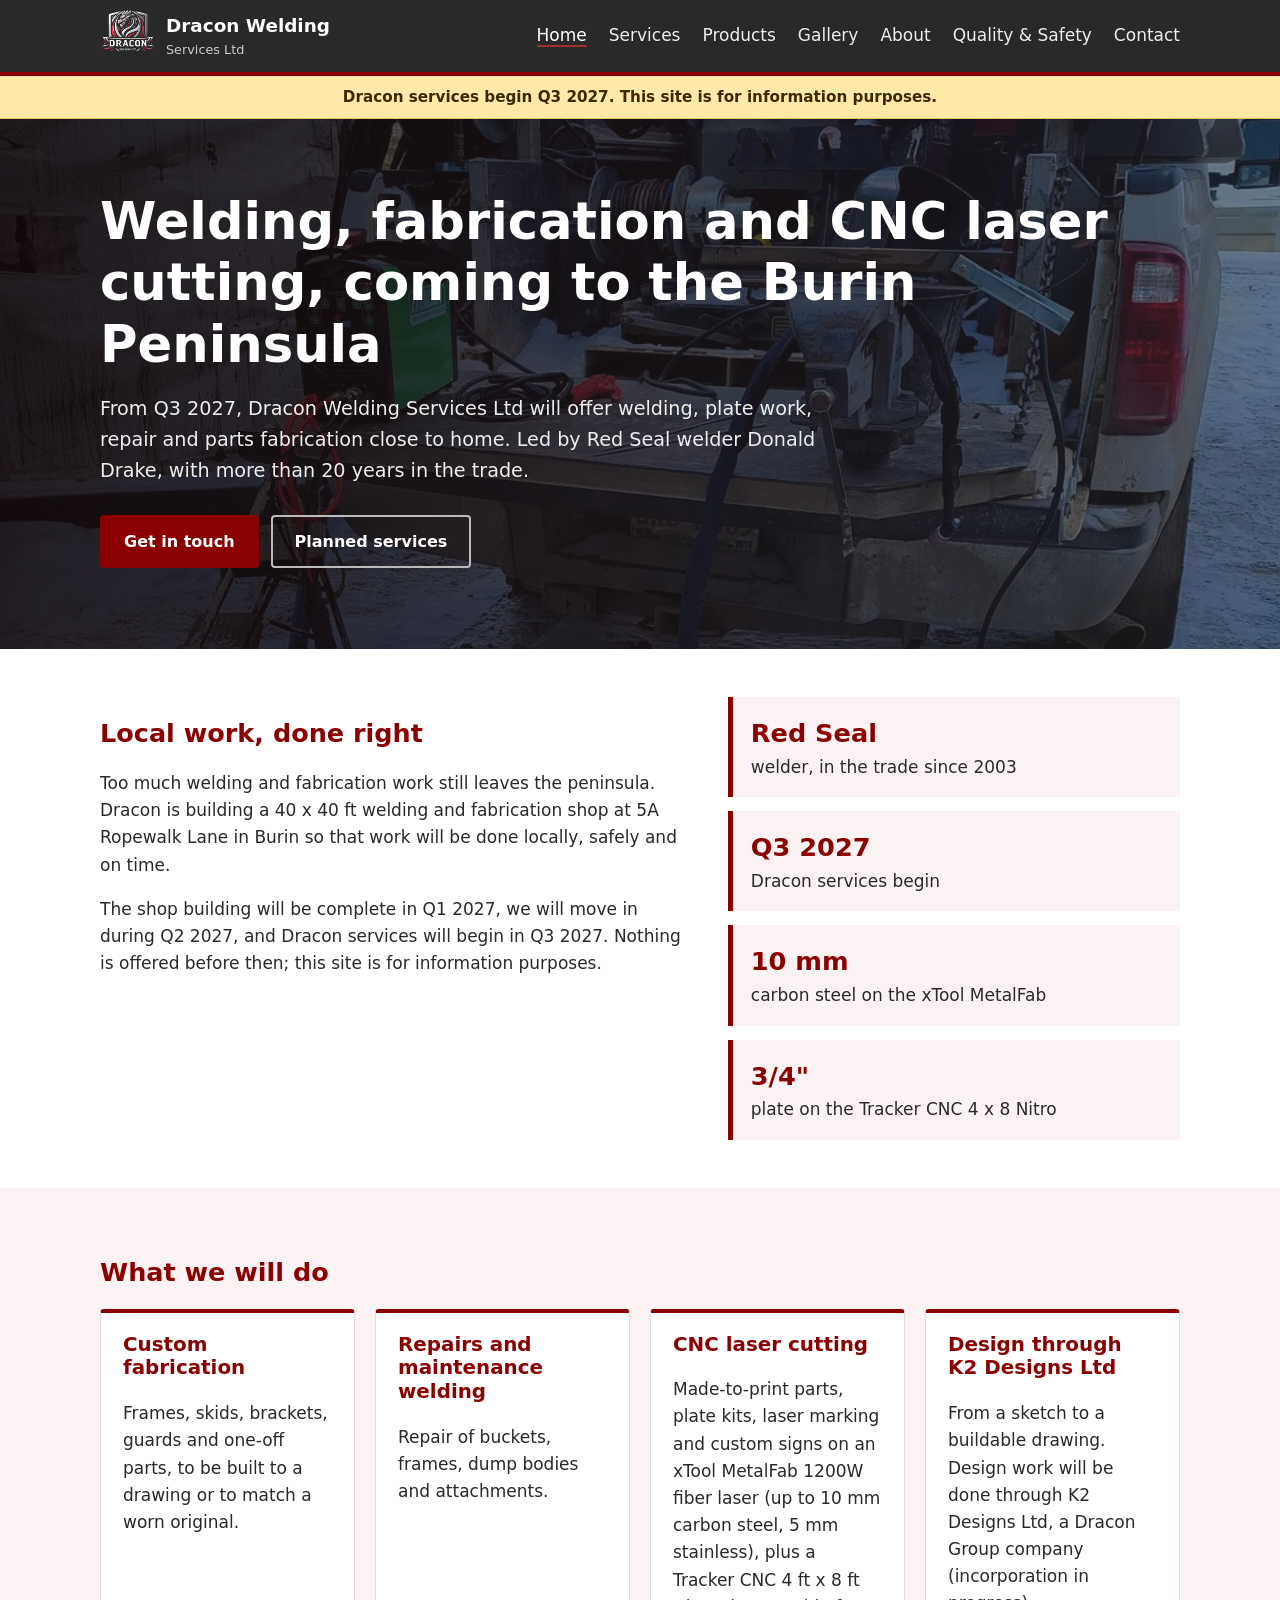
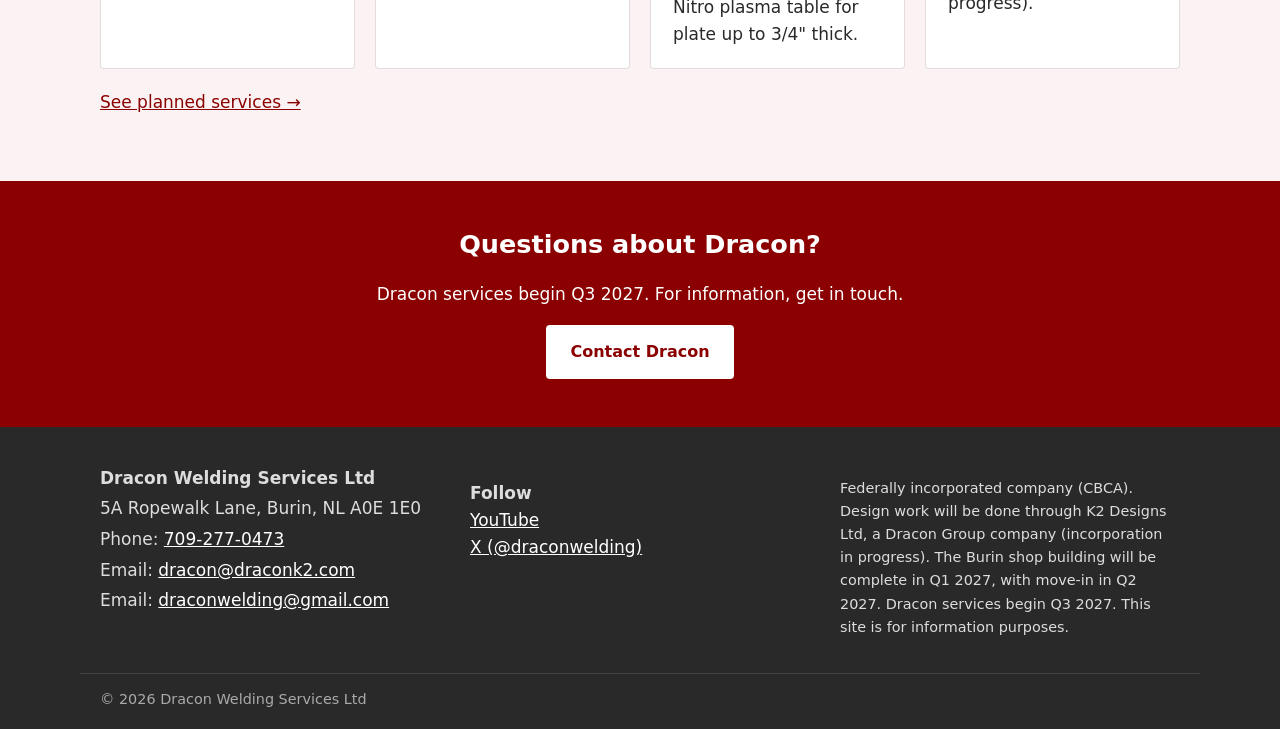
==== index.html @ 656b3638 "Name Tracker CNC 4x8 Nitro plasma table (3/4" with PMX85) and add Tracker video Co-authored-by: drac" ====
<!doctype html><html lang="en-CA"><head><meta charset="utf-8"><meta name="viewport" content="width=device-width,initial-scale=1">
<title>Dracon Welding Services Ltd | Welding, Fabrication and CNC Laser Cutting, Burin NL</title><meta name="description" content="Welding, fabrication, repair and CNC laser cutting coming to the Burin Peninsula, Newfoundland, with services beginning Q3 2027. Red Seal welder with 20+ years of industrial experience."><link rel="canonical" href="https://draconk2.com/">
<meta property="og:type" content="website"><meta property="og:site_name" content="Dracon Welding Services Ltd"><meta property="og:title" content="Dracon Welding Services Ltd | Welding, Fabrication and CNC Laser Cutting, Burin NL"><meta property="og:description" content="Welding, fabrication, repair and CNC laser cutting coming to the Burin Peninsula, Newfoundland, with services beginning Q3 2027. Red Seal welder with 20+ years of industrial experience."><meta property="og:url" content="https://draconk2.com/"><meta property="og:image" content="https://draconk2.com/assets/og-image.png"><meta name="twitter:card" content="summary_large_image">
<link rel="icon" href="favicon.ico" sizes="any"><link rel="icon" type="image/png" sizes="32x32" href="favicon-32.png"><link rel="apple-touch-icon" href="apple-touch-icon.png"><meta name="theme-color" content="#8b0000">
<link rel="stylesheet" href="assets/style.css"><script type="application/ld+json">{"@context": "https://schema.org", "@type": "LocalBusiness", "name": "Dracon Welding Services Ltd", "url": "https://draconk2.com/", "logo": "https://draconk2.com/assets/dracon-logo.png", "image": "https://draconk2.com/assets/og-image.png", "telephone": "+1-709-277-0473", "email": "dracon@draconk2.com", "address": {"@type": "PostalAddress", "streetAddress": "5A Ropewalk Lane", "addressLocality": "Burin", "addressRegion": "NL", "postalCode": "A0E 1E0", "addressCountry": "CA"}, "founder": {"@type": "Person", "name": "Donald Drake"}, "sameAs": ["https://www.youtube.com/@draconwelding", "https://x.com/draconwelding"]}</script></head><body>
<a class="skip" href="#main">Skip to content</a>
<header class="site"><div class="wrap hdr"><a class="brand" href="index.html"><img src="assets/dracon-logo.png" alt="Dracon Welding Services logo" width="56" height="53"><span>Dracon Welding<small>Services Ltd</small></span></a>
<button class="menu" aria-expanded="false" aria-controls="nav">Menu</button><nav id="nav"><a href="index.html" aria-current="page">Home</a><a href="services.html">Services</a><a href="products.html">Products</a><a href="gallery.html">Gallery</a><a href="about.html">About</a><a href="quality-safety.html">Quality &amp; Safety</a><a href="contact.html">Contact</a></nav></div></header>
<main id="main"><div class="notice"><div class="wrap">Dracon services begin Q3 2027. This site is for information purposes.</div></div><section class="hero photo" style="background-image:linear-gradient(90deg,rgba(20,10,10,.88),rgba(41,41,41,.55)),url(assets/img/hero-home.webp)"><div class="wrap"><h1>Welding, fabrication and CNC laser cutting, coming to the Burin Peninsula</h1><p class="lead">From Q3 2027, Dracon Welding Services Ltd will offer welding, plate work, repair and parts fabrication close to home. Led by Red Seal welder Donald Drake, with more than 20 years in the trade.</p><p class="btns"><a class="btn" href="contact.html">Get in touch</a><a class="btn ghost" href="services.html">Planned services</a></p></div></section><section class="wrap split"><div><h2>Local work, done right</h2><p>Too much welding and fabrication work still leaves the peninsula. Dracon is building a 40 x 40 ft welding and fabrication shop at 5A Ropewalk Lane in Burin so that work will be done locally, safely and on time.</p>
<p>The shop building will be complete in Q1 2027, we will move in during Q2 2027, and Dracon services will begin in Q3 2027. Nothing is offered before then; this site is for information purposes.</p></div>
<div class="facts"><div><b>Red Seal</b><span>welder, in the trade since 2003</span></div><div><b>Q3 2027</b><span>Dracon services begin</span></div><div><b>10 mm</b><span>carbon steel on the xTool MetalFab</span></div><div><b>3/4"</b><span>plate on the Tracker CNC 4 x 8 Nitro</span></div></div></section>
<section class="band"><div class="wrap"><h2>What we will do</h2><div class="cards"><article class="card"><h3>Custom fabrication</h3><div class="d">Frames, skids, brackets, guards and one-off parts, to be built to a drawing or to match a worn original.</div></article><article class="card"><h3>Repairs and maintenance welding</h3><div class="d">Repair of buckets, frames, dump bodies and attachments.</div></article><article class="card"><h3>CNC laser cutting</h3><div class="d">Made-to-print parts, plate kits, laser marking and custom signs on an xTool MetalFab 1200W fiber laser (up to 10 mm carbon steel, 5 mm stainless), plus a Tracker CNC 4 ft x 8 ft Nitro plasma table for plate up to 3/4&quot; thick.</div></article><article class="card"><h3>Design through K2 Designs Ltd</h3><div class="d">From a sketch to a buildable drawing. Design work will be done through K2 Designs Ltd, a Dracon Group company (incorporation in progress).</div></article></div><p><a href="services.html">See planned services &rarr;</a></p></div></section><section class="cta"><div class="wrap"><h2>Questions about Dracon?</h2><p>Dracon services begin Q3 2027. For information, get in touch.</p><a class="btn light" href="contact.html">Contact Dracon</a></div></section></main>
<footer class="site"><div class="wrap fgrid"><div><address class="cblock"><strong>Dracon Welding Services Ltd</strong><br>
5A Ropewalk Lane, Burin, NL A0E 1E0<br>
Phone: <a href="tel:+17092770473">709-277-0473</a><br>
Email: <a href="mailto:dracon@draconk2.com">dracon@draconk2.com</a><br>
Email: <a href="mailto:draconwelding@gmail.com">draconwelding@gmail.com</a></address></div><div><p><strong>Follow</strong><br><a href="https://www.youtube.com/@draconwelding" rel="noopener">YouTube</a><br><a href="https://x.com/draconwelding" rel="noopener">X (@draconwelding)</a></p></div>
<div><p class="small">Federally incorporated company (CBCA). Design work will be done through K2 Designs Ltd, a Dracon Group company (incorporation in progress). The Burin shop building will be complete in Q1 2027, with move-in in Q2 2027. Dracon services begin Q3 2027. This site is for information purposes.</p></div></div>
<div class="wrap small copy">&copy; 2026 Dracon Welding Services Ltd</div></footer>
<script>const b=document.querySelector('.menu'),n=document.getElementById('nav');b.onclick=()=>{const o=n.classList.toggle('open');b.setAttribute('aria-expanded',o)};</script>
</body></html>
---- assets/style.css ----
:root{--red:#8b0000;--red2:#a13030;--ink:#292929;--tint:#fbf3f3;--grey:#555757;--line:#e4dcdc}
*{box-sizing:border-box}html{scroll-behavior:smooth}
body{margin:0;font:17px/1.6 system-ui,-apple-system,"Segoe UI",Roboto,Helvetica,Arial,sans-serif;color:var(--ink);background:#fff}
a{color:var(--red)}h1,h2,h3{line-height:1.2;color:var(--red)}h1{font-size:clamp(2rem,5vw,3.2rem);margin:0 0 .5rem;color:#fff}
.wrap{max-width:1120px;margin:0 auto;padding:0 20px}.skip{position:absolute;left:-999px}.skip:focus{left:10px;top:10px;background:#fff;padding:8px;z-index:9}
header.site{background:var(--ink);position:sticky;top:0;z-index:5;border-bottom:4px solid var(--red)}
.hdr{display:flex;align-items:center;justify-content:space-between;min-height:72px}
.brand{display:flex;align-items:center;gap:10px;color:#fff;text-decoration:none;font-weight:700;font-size:1.15rem}.brand small{display:block;font-weight:400;font-size:.8rem;color:#ccc}
nav a{color:#eee;text-decoration:none;margin-left:22px;font-weight:500}nav a:hover,nav a[aria-current]{color:#fff;border-bottom:2px solid var(--red2)}
.menu{display:none;background:none;border:1px solid #888;color:#fff;padding:6px 12px;border-radius:4px;font:inherit}
.hero{background:linear-gradient(135deg,#1e1e1e 0%,#292929 55%,var(--red) 140%);color:#eee;padding:72px 0 64px}
.lead{font-size:1.2rem;max-width:720px}.btns{margin-top:28px;display:flex;gap:12px;flex-wrap:wrap}
.btn{display:inline-block;background:var(--red);color:#fff;padding:12px 22px;border-radius:4px;text-decoration:none;font-weight:600;border:2px solid var(--red);cursor:pointer;font-size:1rem}
.btn:hover{background:var(--red2)}.btn.ghost{background:transparent;border-color:#bbb}.btn.light{background:#fff;color:var(--red);border-color:#fff}
section{padding:48px 0}.wrap>section,.wrap.split{padding:48px 20px}
.split{display:grid;grid-template-columns:1.3fr 1fr;gap:40px}
.facts{display:grid;gap:14px;align-content:start}.facts div{background:var(--tint);border-left:5px solid var(--red);padding:16px 18px}.facts b{display:block;font-size:1.6rem;color:var(--red)}
.band{background:var(--tint)}
.cards{display:grid;grid-template-columns:repeat(auto-fit,minmax(250px,1fr));gap:20px;margin:20px 0}
.card{background:#fff;border:1px solid var(--line);border-top:4px solid var(--red);padding:20px 22px;border-radius:4px}.card h3{margin-top:0}
.note{background:var(--tint);border:1px solid #e6c9c9;padding:14px 18px;border-radius:4px}
.cta{background:var(--red);color:#fff;text-align:center}.cta h2{color:#fff;margin-top:0}
.cblock{font-style:normal;line-height:1.8}
.form{background:var(--tint);padding:24px;border-radius:4px}.form h2{margin-top:0}
.form label{display:block;margin-bottom:14px;font-weight:600}.form input,.form select,.form textarea{display:block;width:100%;margin-top:4px;padding:10px;border:1px solid #c9bcbc;border-radius:4px;font:inherit;background:#fff}
footer.site{background:var(--ink);color:#ddd;padding:36px 0 18px}footer a{color:#fff}
.fgrid{display:grid;grid-template-columns:repeat(3,1fr);gap:30px}.small{font-size:.9rem}.copy{border-top:1px solid #444;margin-top:20px;padding-top:14px;color:#aaa}
@media(max-width:820px){.menu{display:block}nav{display:none;position:absolute;top:76px;left:0;right:0;background:var(--ink);padding:10px 20px}nav.open{display:block}nav a{display:block;margin:0;padding:10px 0}.split,.fgrid{grid-template-columns:1fr}.hero{padding:48px 0}}

.hero.photo{background-size:cover;background-position:center;min-height:340px;display:flex;align-items:center}
.cards.prod .card img{width:100%;height:220px;object-fit:cover;border-radius:6px;display:block;margin-bottom:.8rem;background:#eee}
.noimg{height:220px;border-radius:6px;background:var(--tint);border:1px dashed var(--line);display:flex;flex-direction:column;align-items:center;justify-content:center;gap:.4rem;margin-bottom:.8rem;color:var(--grey)}
.noimg img{width:90px!important;height:auto!important;object-fit:contain!important;background:none!important;margin:0!important}
.gallery{display:grid;grid-template-columns:repeat(auto-fill,minmax(250px,1fr));gap:1rem;margin:2rem 0}
.gallery figure{margin:0;background:#fff;border:1px solid var(--line);border-radius:8px;overflow:hidden}
.gallery img{width:100%;height:280px;object-fit:cover;display:block}
.gallery figcaption{padding:.6rem .8rem;font-size:.92rem;color:var(--ink)}
.hero.photo>.wrap{width:100%}
.hero.photo{display:block}

.notice{background:#ffe9a8;color:#3a2a00;font-weight:600;text-align:center;padding:.55rem 0;font-size:.95rem;border-bottom:1px solid #e6c65c}
.pf{margin:0 0 .8rem;position:relative}.pf img{margin:0!important}
.pf figcaption{position:absolute;left:.5rem;top:.5rem;background:rgba(20,10,10,.8);color:#fff;font-size:.75rem;padding:.15rem .45rem;border-radius:4px}
.cards.prod .d{font-size:.95rem}.models{padding-left:1.1rem;margin:.6rem 0 0}.models li{margin:.15rem 0}
.inds{display:inline-block;background:#8b0000;color:#fff;font-size:.75rem;font-weight:600;letter-spacing:.05em;text-transform:uppercase;padding:.2rem .55rem;border-radius:4px;margin:0 0 .8rem}
.catbtn{margin:10px 0 0}.catbtn .btn{padding:8px 14px;font-size:.92rem}
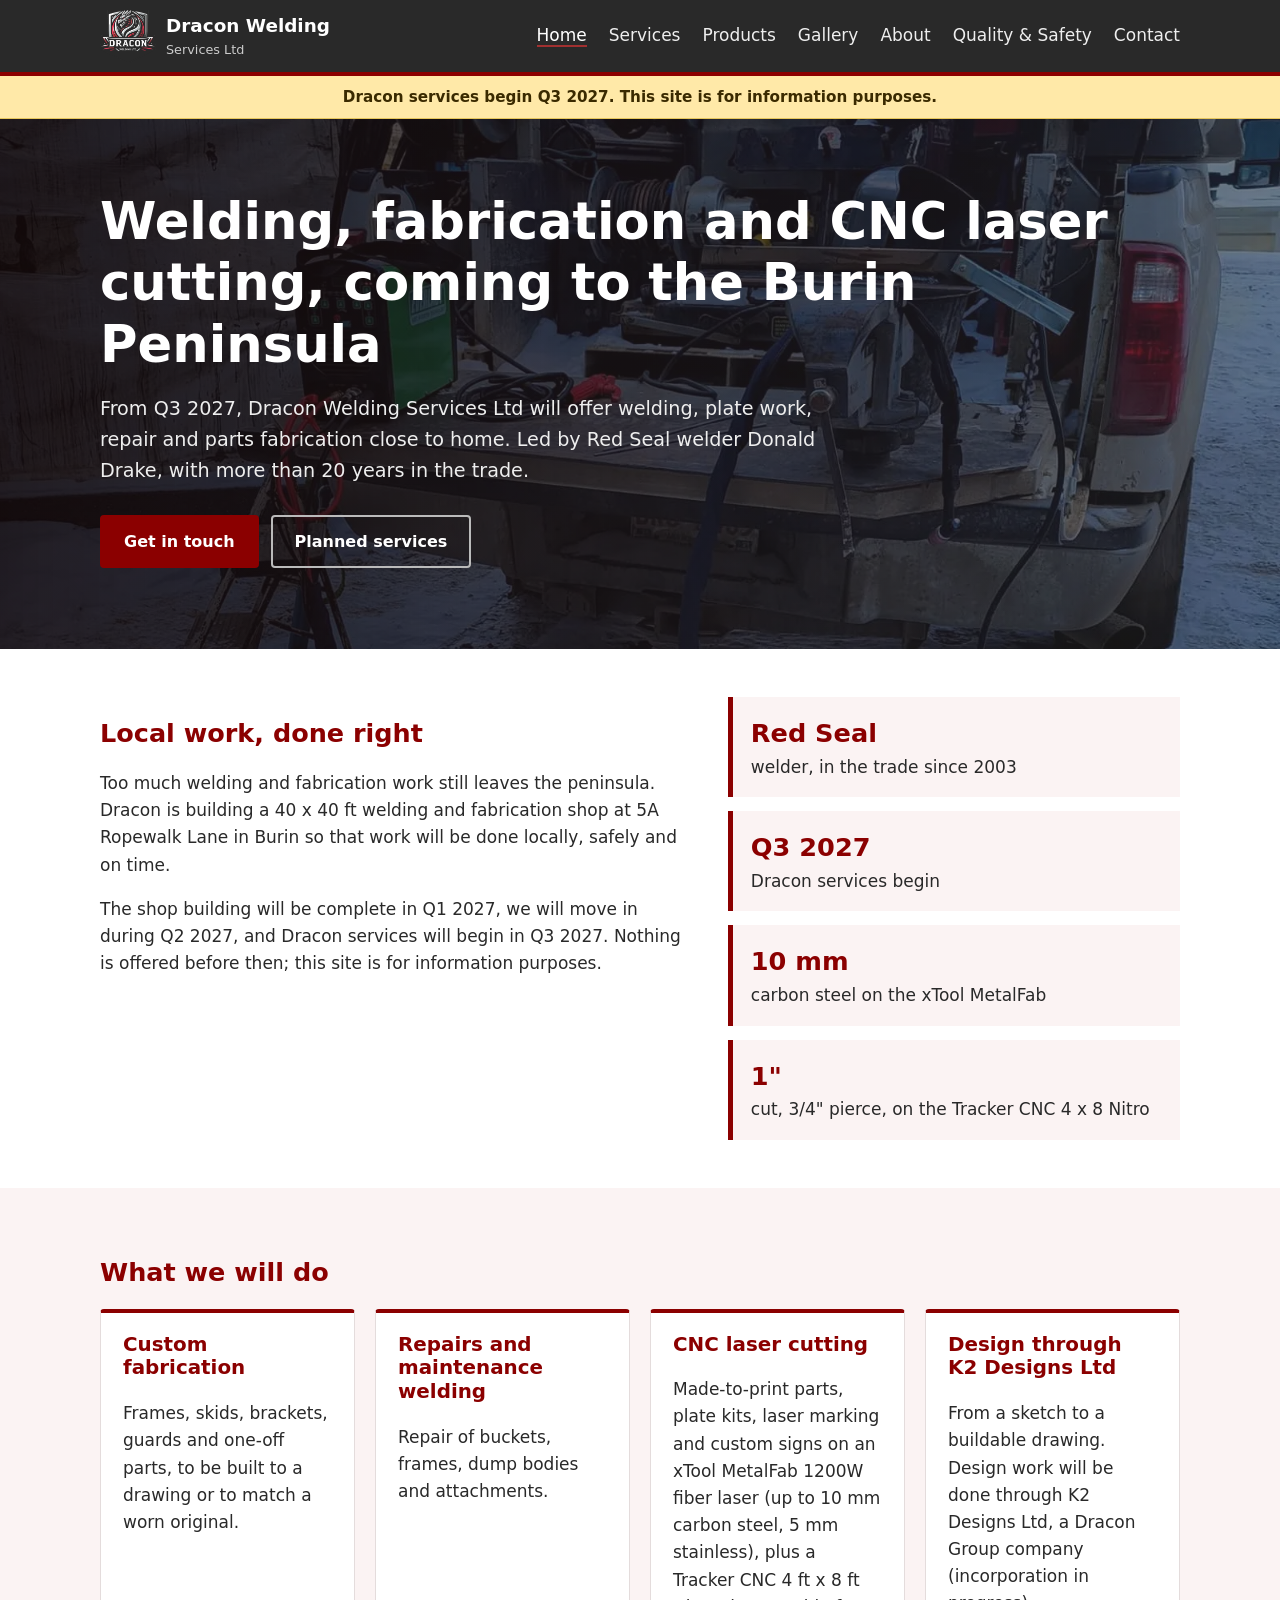
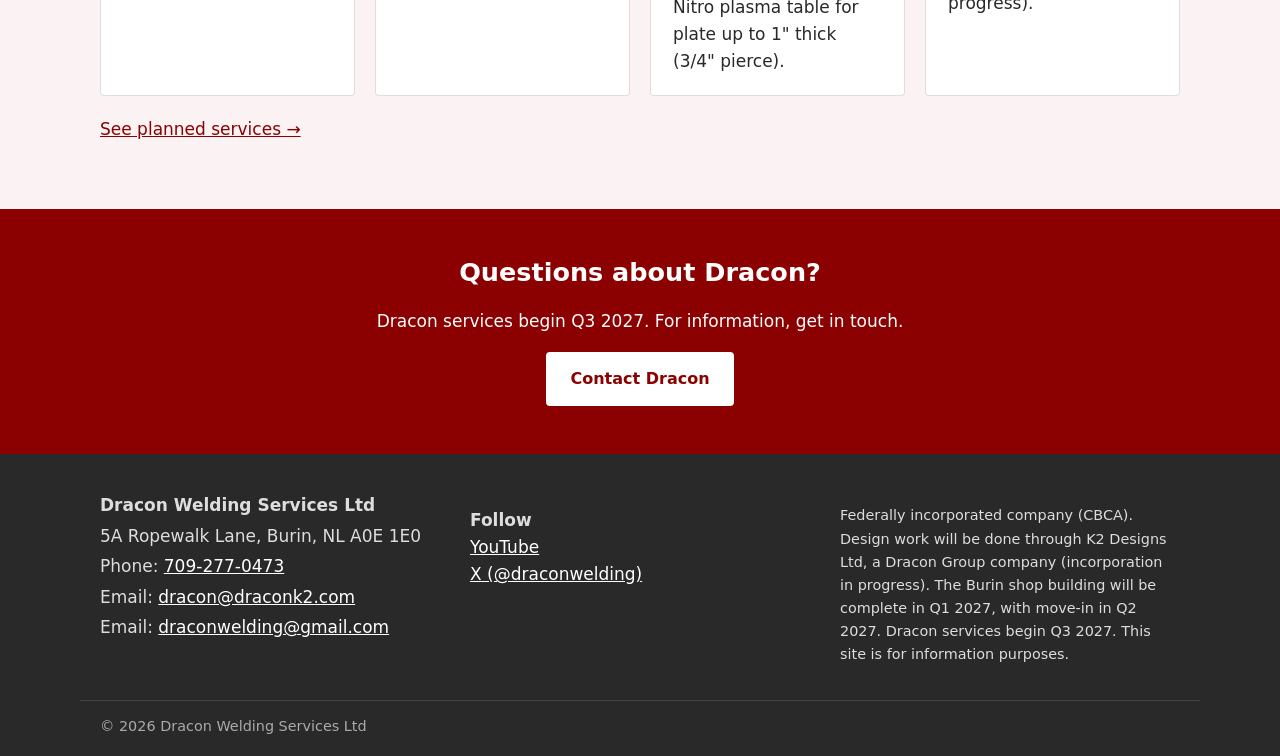
==== commit 3fe7c195: "Plasma: 1in cut / 3/4in pierce, add Powermax85 power specs Co-authored-by: draconwelding-del <dracon" ====
--- a/index.html
+++ b/index.html
@@ -8,8 +8,8 @@
 <button class="menu" aria-expanded="false" aria-controls="nav">Menu</button><nav id="nav"><a href="index.html" aria-current="page">Home</a><a href="services.html">Services</a><a href="products.html">Products</a><a href="gallery.html">Gallery</a><a href="about.html">About</a><a href="quality-safety.html">Quality &amp; Safety</a><a href="contact.html">Contact</a></nav></div></header>
 <main id="main"><div class="notice"><div class="wrap">Dracon services begin Q3 2027. This site is for information purposes.</div></div><section class="hero photo" style="background-image:linear-gradient(90deg,rgba(20,10,10,.88),rgba(41,41,41,.55)),url(assets/img/hero-home.webp)"><div class="wrap"><h1>Welding, fabrication and CNC laser cutting, coming to the Burin Peninsula</h1><p class="lead">From Q3 2027, Dracon Welding Services Ltd will offer welding, plate work, repair and parts fabrication close to home. Led by Red Seal welder Donald Drake, with more than 20 years in the trade.</p><p class="btns"><a class="btn" href="contact.html">Get in touch</a><a class="btn ghost" href="services.html">Planned services</a></p></div></section><section class="wrap split"><div><h2>Local work, done right</h2><p>Too much welding and fabrication work still leaves the peninsula. Dracon is building a 40 x 40 ft welding and fabrication shop at 5A Ropewalk Lane in Burin so that work will be done locally, safely and on time.</p>
 <p>The shop building will be complete in Q1 2027, we will move in during Q2 2027, and Dracon services will begin in Q3 2027. Nothing is offered before then; this site is for information purposes.</p></div>
-<div class="facts"><div><b>Red Seal</b><span>welder, in the trade since 2003</span></div><div><b>Q3 2027</b><span>Dracon services begin</span></div><div><b>10 mm</b><span>carbon steel on the xTool MetalFab</span></div><div><b>3/4"</b><span>plate on the Tracker CNC 4 x 8 Nitro</span></div></div></section>
-<section class="band"><div class="wrap"><h2>What we will do</h2><div class="cards"><article class="card"><h3>Custom fabrication</h3><div class="d">Frames, skids, brackets, guards and one-off parts, to be built to a drawing or to match a worn original.</div></article><article class="card"><h3>Repairs and maintenance welding</h3><div class="d">Repair of buckets, frames, dump bodies and attachments.</div></article><article class="card"><h3>CNC laser cutting</h3><div class="d">Made-to-print parts, plate kits, laser marking and custom signs on an xTool MetalFab 1200W fiber laser (up to 10 mm carbon steel, 5 mm stainless), plus a Tracker CNC 4 ft x 8 ft Nitro plasma table for plate up to 3/4&quot; thick.</div></article><article class="card"><h3>Design through K2 Designs Ltd</h3><div class="d">From a sketch to a buildable drawing. Design work will be done through K2 Designs Ltd, a Dracon Group company (incorporation in progress).</div></article></div><p><a href="services.html">See planned services &rarr;</a></p></div></section><section class="cta"><div class="wrap"><h2>Questions about Dracon?</h2><p>Dracon services begin Q3 2027. For information, get in touch.</p><a class="btn light" href="contact.html">Contact Dracon</a></div></section></main>
+<div class="facts"><div><b>Red Seal</b><span>welder, in the trade since 2003</span></div><div><b>Q3 2027</b><span>Dracon services begin</span></div><div><b>10 mm</b><span>carbon steel on the xTool MetalFab</span></div><div><b>1"</b><span>cut, 3/4" pierce, on the Tracker CNC 4 x 8 Nitro</span></div></div></section>
+<section class="band"><div class="wrap"><h2>What we will do</h2><div class="cards"><article class="card"><h3>Custom fabrication</h3><div class="d">Frames, skids, brackets, guards and one-off parts, to be built to a drawing or to match a worn original.</div></article><article class="card"><h3>Repairs and maintenance welding</h3><div class="d">Repair of buckets, frames, dump bodies and attachments.</div></article><article class="card"><h3>CNC laser cutting</h3><div class="d">Made-to-print parts, plate kits, laser marking and custom signs on an xTool MetalFab 1200W fiber laser (up to 10 mm carbon steel, 5 mm stainless), plus a Tracker CNC 4 ft x 8 ft Nitro plasma table for plate up to 1&quot; thick (3/4&quot; pierce).</div></article><article class="card"><h3>Design through K2 Designs Ltd</h3><div class="d">From a sketch to a buildable drawing. Design work will be done through K2 Designs Ltd, a Dracon Group company (incorporation in progress).</div></article></div><p><a href="services.html">See planned services &rarr;</a></p></div></section><section class="cta"><div class="wrap"><h2>Questions about Dracon?</h2><p>Dracon services begin Q3 2027. For information, get in touch.</p><a class="btn light" href="contact.html">Contact Dracon</a></div></section></main>
 <footer class="site"><div class="wrap fgrid"><div><address class="cblock"><strong>Dracon Welding Services Ltd</strong><br>
 5A Ropewalk Lane, Burin, NL A0E 1E0<br>
 Phone: <a href="tel:+17092770473">709-277-0473</a><br>
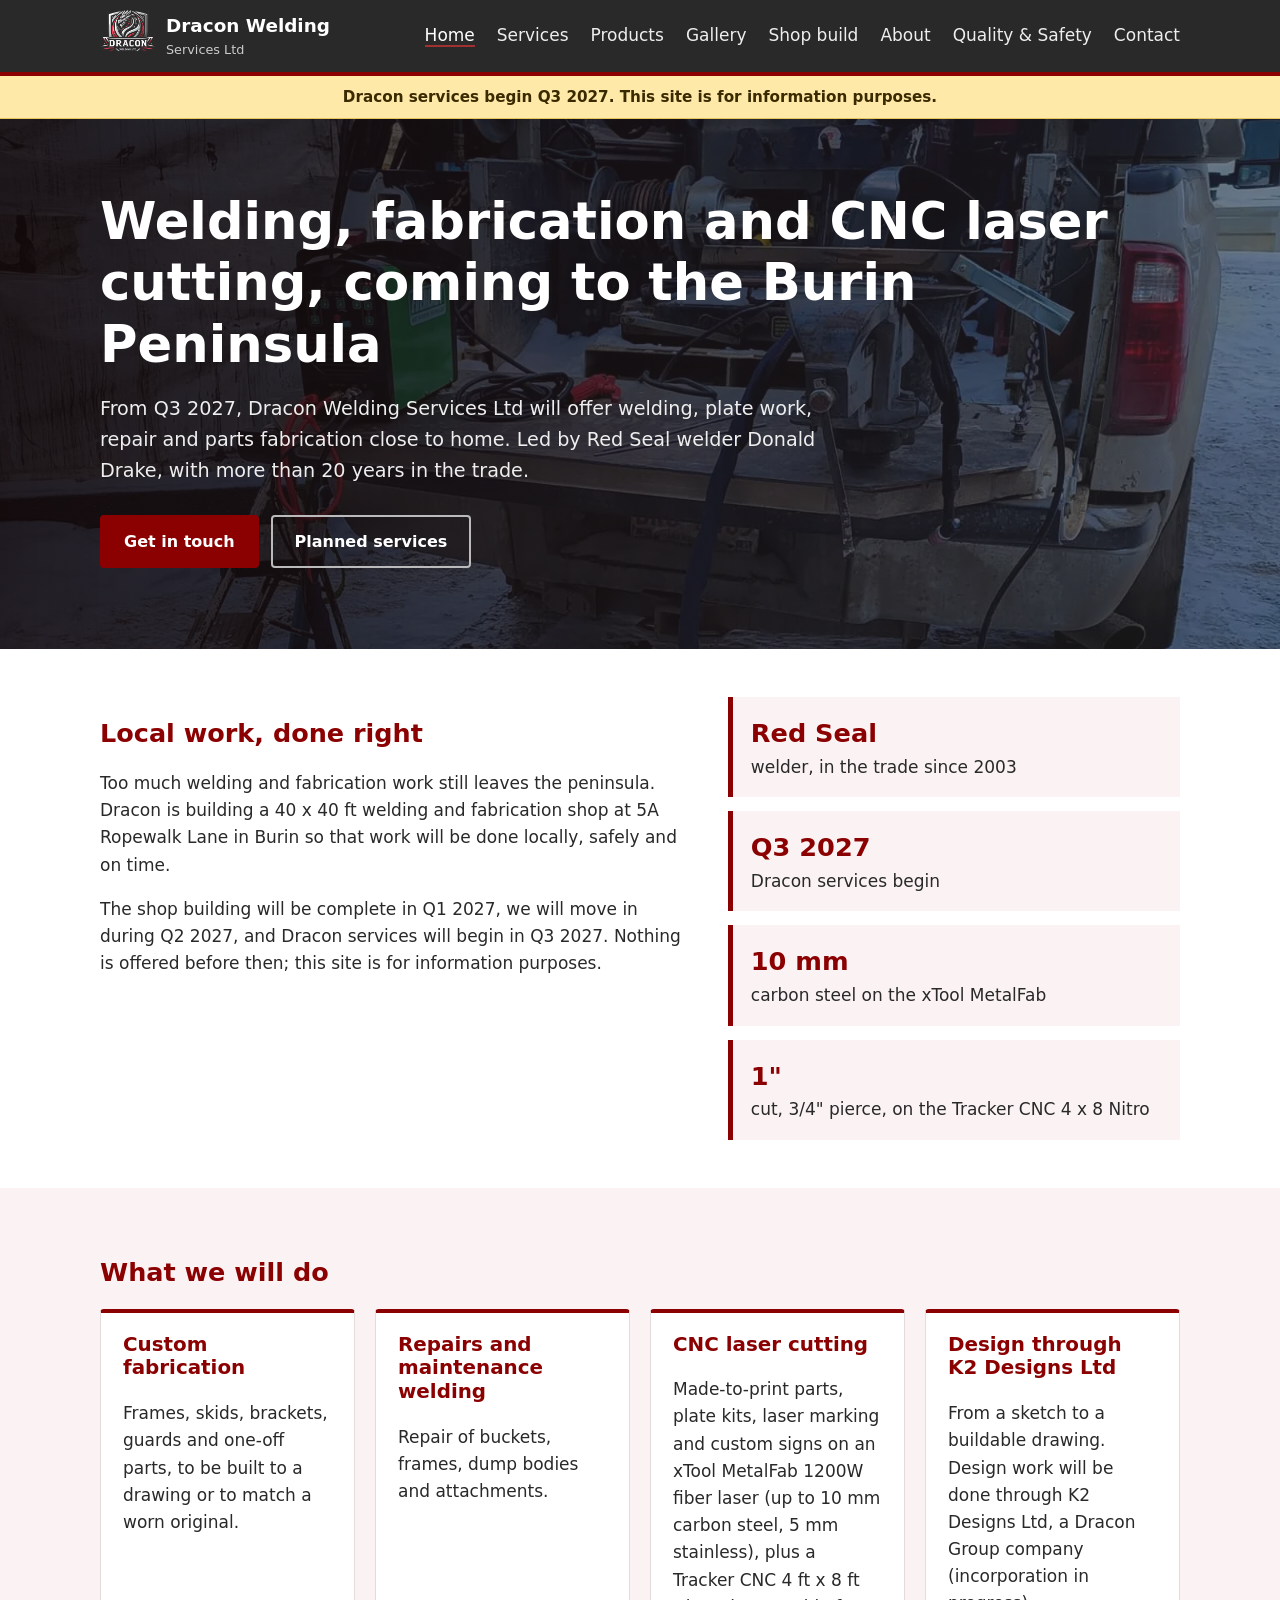
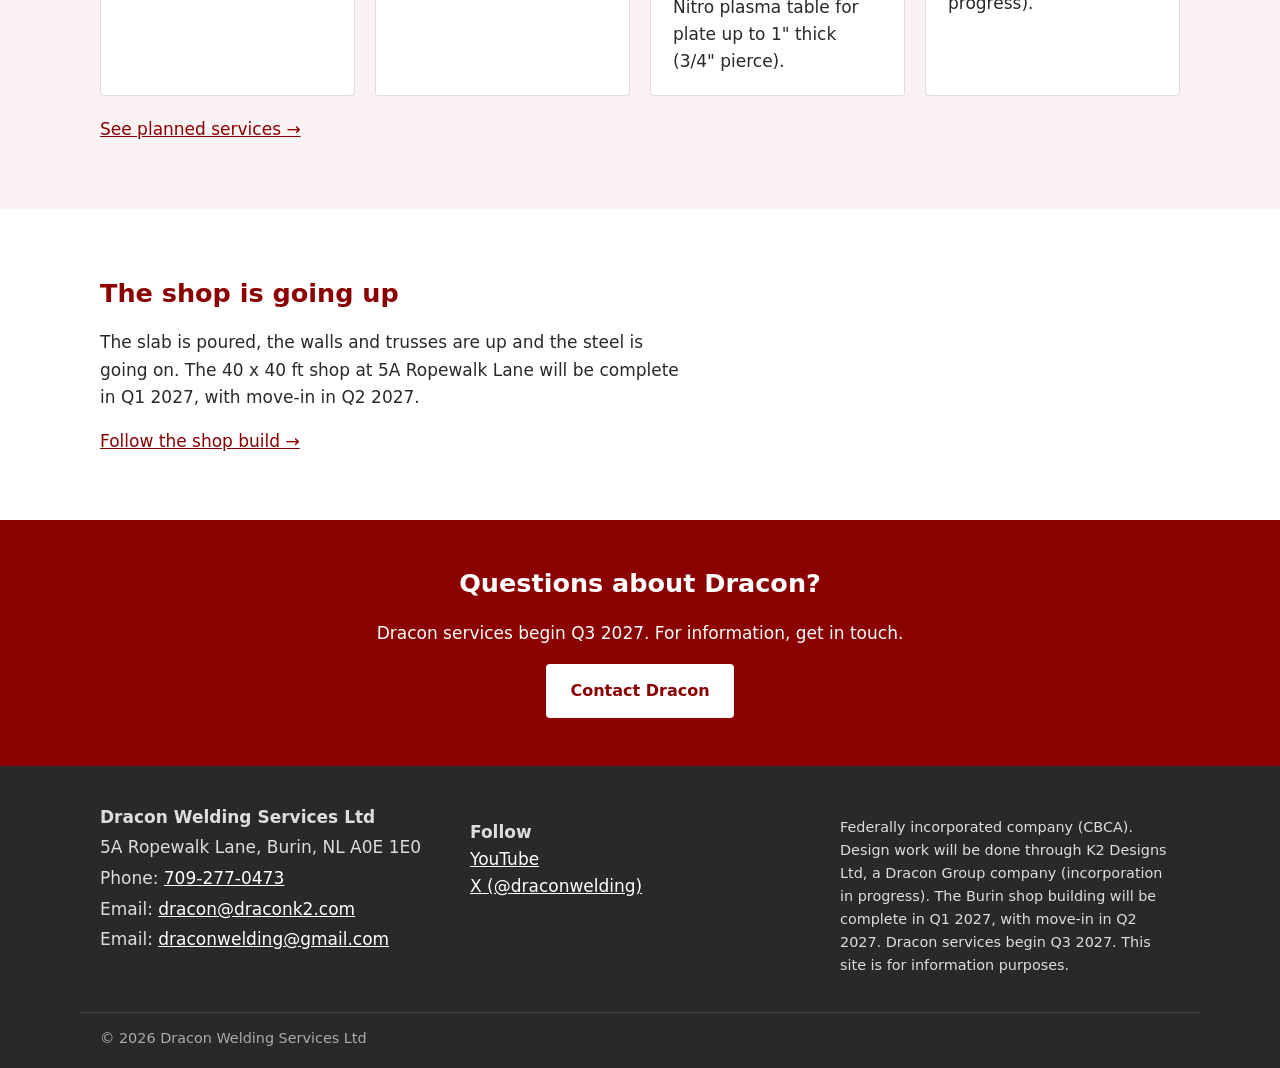
==== commit f0b5b8a1: "Add Shop build page and nav link Co-authored-by: draconwelding-del <draconwelding-del@users.noreply." ====
--- a/index.html
+++ b/index.html
@@ -5,11 +5,11 @@
 <link rel="stylesheet" href="assets/style.css"><script type="application/ld+json">{"@context": "https://schema.org", "@type": "LocalBusiness", "name": "Dracon Welding Services Ltd", "url": "https://draconk2.com/", "logo": "https://draconk2.com/assets/dracon-logo.png", "image": "https://draconk2.com/assets/og-image.png", "telephone": "+1-709-277-0473", "email": "dracon@draconk2.com", "address": {"@type": "PostalAddress", "streetAddress": "5A Ropewalk Lane", "addressLocality": "Burin", "addressRegion": "NL", "postalCode": "A0E 1E0", "addressCountry": "CA"}, "founder": {"@type": "Person", "name": "Donald Drake"}, "sameAs": ["https://www.youtube.com/@draconwelding", "https://x.com/draconwelding"]}</script></head><body>
 <a class="skip" href="#main">Skip to content</a>
 <header class="site"><div class="wrap hdr"><a class="brand" href="index.html"><img src="assets/dracon-logo.png" alt="Dracon Welding Services logo" width="56" height="53"><span>Dracon Welding<small>Services Ltd</small></span></a>
-<button class="menu" aria-expanded="false" aria-controls="nav">Menu</button><nav id="nav"><a href="index.html" aria-current="page">Home</a><a href="services.html">Services</a><a href="products.html">Products</a><a href="gallery.html">Gallery</a><a href="about.html">About</a><a href="quality-safety.html">Quality &amp; Safety</a><a href="contact.html">Contact</a></nav></div></header>
+<button class="menu" aria-expanded="false" aria-controls="nav">Menu</button><nav id="nav"><a href="index.html" aria-current="page">Home</a><a href="services.html">Services</a><a href="products.html">Products</a><a href="gallery.html">Gallery</a><a href="shop.html">Shop build</a><a href="about.html">About</a><a href="quality-safety.html">Quality &amp; Safety</a><a href="contact.html">Contact</a></nav></div></header>
 <main id="main"><div class="notice"><div class="wrap">Dracon services begin Q3 2027. This site is for information purposes.</div></div><section class="hero photo" style="background-image:linear-gradient(90deg,rgba(20,10,10,.88),rgba(41,41,41,.55)),url(assets/img/hero-home.webp)"><div class="wrap"><h1>Welding, fabrication and CNC laser cutting, coming to the Burin Peninsula</h1><p class="lead">From Q3 2027, Dracon Welding Services Ltd will offer welding, plate work, repair and parts fabrication close to home. Led by Red Seal welder Donald Drake, with more than 20 years in the trade.</p><p class="btns"><a class="btn" href="contact.html">Get in touch</a><a class="btn ghost" href="services.html">Planned services</a></p></div></section><section class="wrap split"><div><h2>Local work, done right</h2><p>Too much welding and fabrication work still leaves the peninsula. Dracon is building a 40 x 40 ft welding and fabrication shop at 5A Ropewalk Lane in Burin so that work will be done locally, safely and on time.</p>
 <p>The shop building will be complete in Q1 2027, we will move in during Q2 2027, and Dracon services will begin in Q3 2027. Nothing is offered before then; this site is for information purposes.</p></div>
 <div class="facts"><div><b>Red Seal</b><span>welder, in the trade since 2003</span></div><div><b>Q3 2027</b><span>Dracon services begin</span></div><div><b>10 mm</b><span>carbon steel on the xTool MetalFab</span></div><div><b>1"</b><span>cut, 3/4" pierce, on the Tracker CNC 4 x 8 Nitro</span></div></div></section>
-<section class="band"><div class="wrap"><h2>What we will do</h2><div class="cards"><article class="card"><h3>Custom fabrication</h3><div class="d">Frames, skids, brackets, guards and one-off parts, to be built to a drawing or to match a worn original.</div></article><article class="card"><h3>Repairs and maintenance welding</h3><div class="d">Repair of buckets, frames, dump bodies and attachments.</div></article><article class="card"><h3>CNC laser cutting</h3><div class="d">Made-to-print parts, plate kits, laser marking and custom signs on an xTool MetalFab 1200W fiber laser (up to 10 mm carbon steel, 5 mm stainless), plus a Tracker CNC 4 ft x 8 ft Nitro plasma table for plate up to 1&quot; thick (3/4&quot; pierce).</div></article><article class="card"><h3>Design through K2 Designs Ltd</h3><div class="d">From a sketch to a buildable drawing. Design work will be done through K2 Designs Ltd, a Dracon Group company (incorporation in progress).</div></article></div><p><a href="services.html">See planned services &rarr;</a></p></div></section><section class="cta"><div class="wrap"><h2>Questions about Dracon?</h2><p>Dracon services begin Q3 2027. For information, get in touch.</p><a class="btn light" href="contact.html">Contact Dracon</a></div></section></main>
+<section class="band"><div class="wrap"><h2>What we will do</h2><div class="cards"><article class="card"><h3>Custom fabrication</h3><div class="d">Frames, skids, brackets, guards and one-off parts, to be built to a drawing or to match a worn original.</div></article><article class="card"><h3>Repairs and maintenance welding</h3><div class="d">Repair of buckets, frames, dump bodies and attachments.</div></article><article class="card"><h3>CNC laser cutting</h3><div class="d">Made-to-print parts, plate kits, laser marking and custom signs on an xTool MetalFab 1200W fiber laser (up to 10 mm carbon steel, 5 mm stainless), plus a Tracker CNC 4 ft x 8 ft Nitro plasma table for plate up to 1&quot; thick (3/4&quot; pierce).</div></article><article class="card"><h3>Design through K2 Designs Ltd</h3><div class="d">From a sketch to a buildable drawing. Design work will be done through K2 Designs Ltd, a Dracon Group company (incorporation in progress).</div></article></div><p><a href="services.html">See planned services &rarr;</a></p></div></section><section class="wrap split"><div><h2>The shop is going up</h2><p>The slab is poured, the walls and trusses are up and the steel is going on. The 40 x 40 ft shop at 5A Ropewalk Lane will be complete in Q1 2027, with move-in in Q2 2027.</p><p><a href="shop.html">Follow the shop build &rarr;</a></p></div></section><section class="cta"><div class="wrap"><h2>Questions about Dracon?</h2><p>Dracon services begin Q3 2027. For information, get in touch.</p><a class="btn light" href="contact.html">Contact Dracon</a></div></section></main>
 <footer class="site"><div class="wrap fgrid"><div><address class="cblock"><strong>Dracon Welding Services Ltd</strong><br>
 5A Ropewalk Lane, Burin, NL A0E 1E0<br>
 Phone: <a href="tel:+17092770473">709-277-0473</a><br>
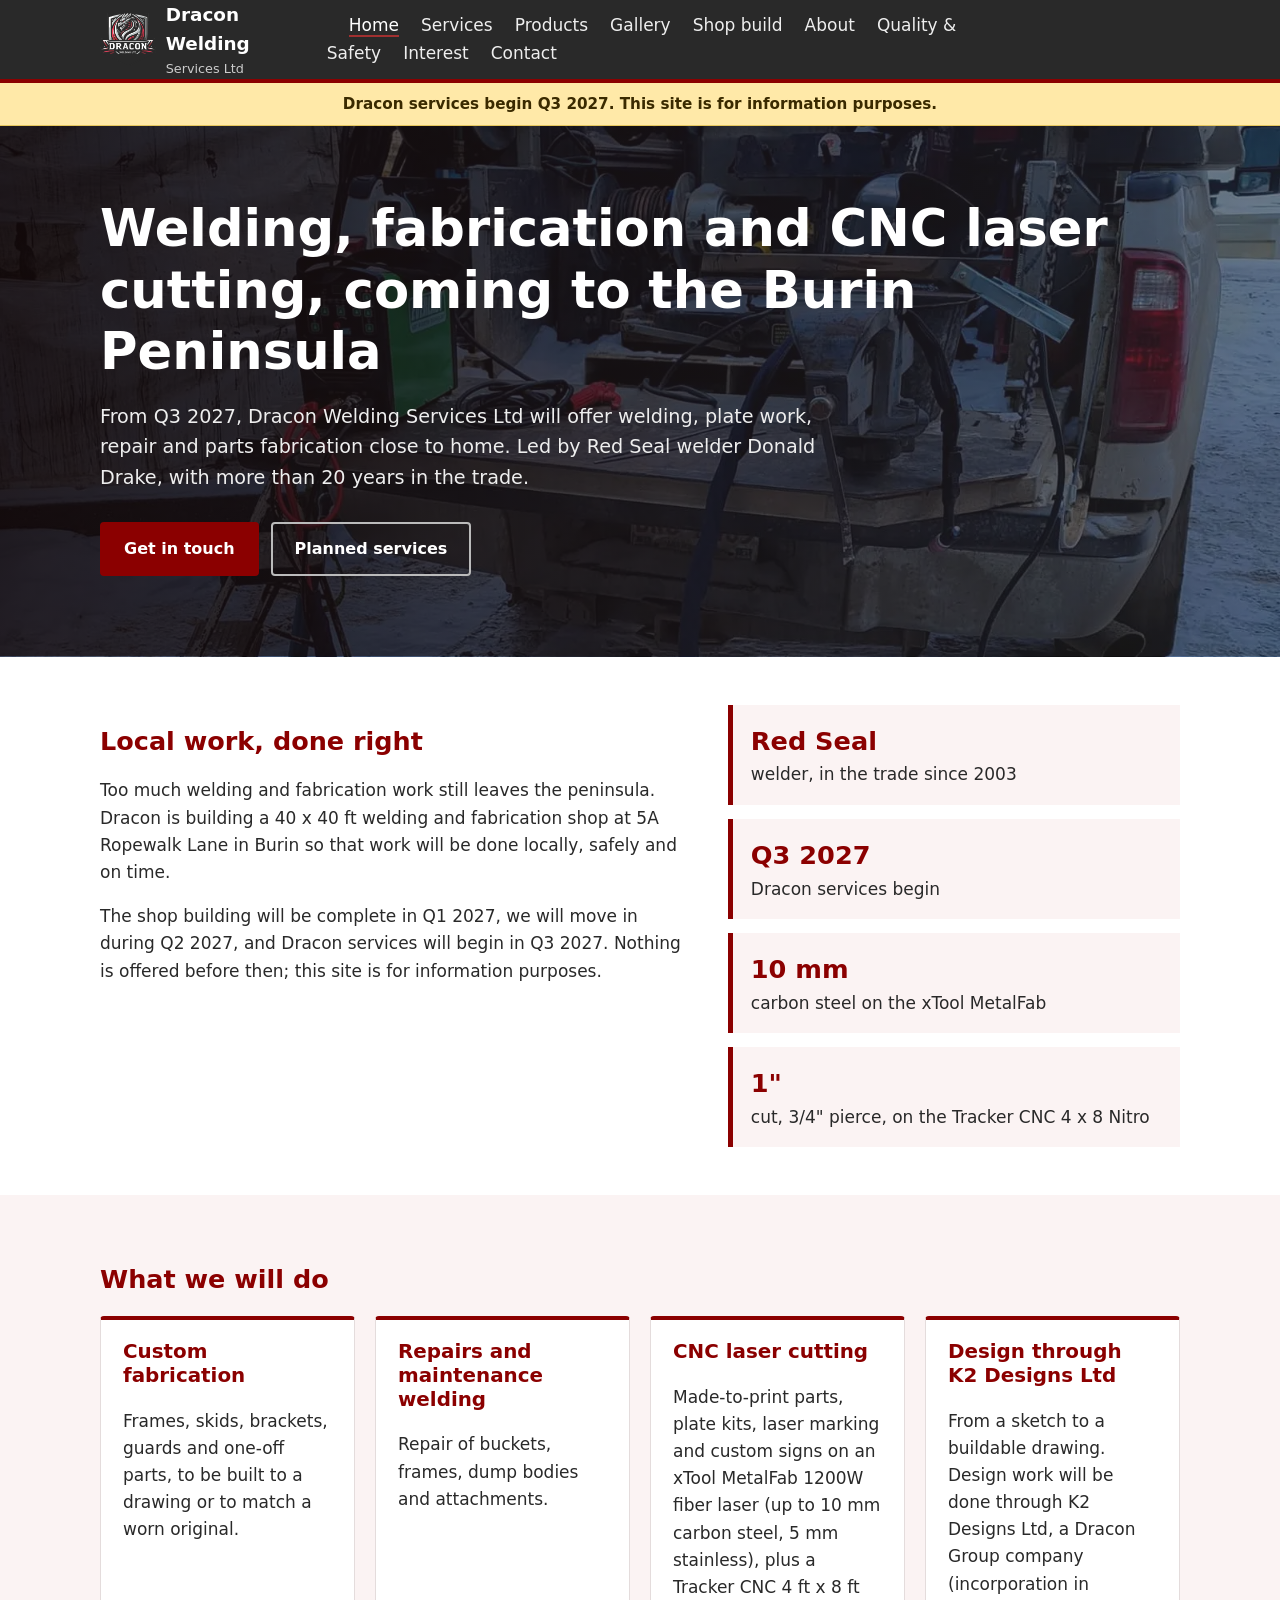
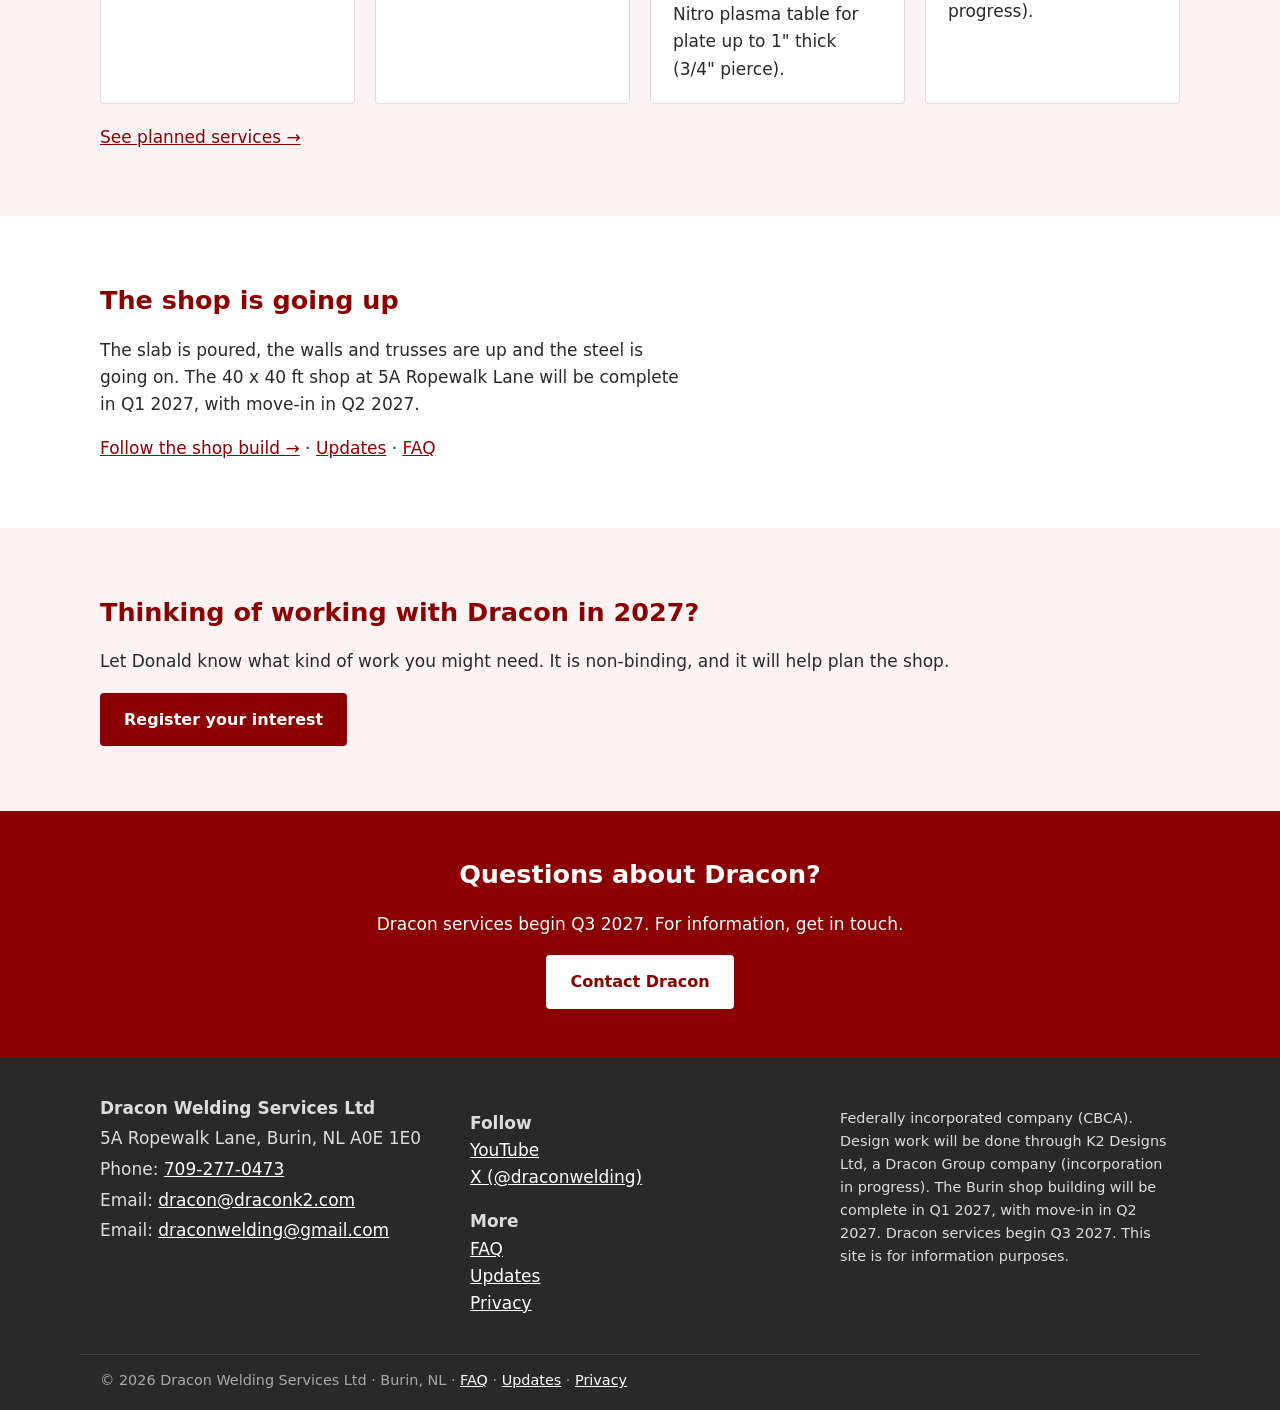
==== commit d68c605c: "Add Interest, FAQ, Updates and Privacy pages; footer, SEO tags Co-authored-by: draconwelding-del <dr" ====
--- a/index.html
+++ b/index.html
@@ -1,21 +1,21 @@
 <!doctype html><html lang="en-CA"><head><meta charset="utf-8"><meta name="viewport" content="width=device-width,initial-scale=1">
 <title>Dracon Welding Services Ltd | Welding, Fabrication and CNC Laser Cutting, Burin NL</title><meta name="description" content="Welding, fabrication, repair and CNC laser cutting coming to the Burin Peninsula, Newfoundland, with services beginning Q3 2027. Red Seal welder with 20+ years of industrial experience."><link rel="canonical" href="https://draconk2.com/">
-<meta property="og:type" content="website"><meta property="og:site_name" content="Dracon Welding Services Ltd"><meta property="og:title" content="Dracon Welding Services Ltd | Welding, Fabrication and CNC Laser Cutting, Burin NL"><meta property="og:description" content="Welding, fabrication, repair and CNC laser cutting coming to the Burin Peninsula, Newfoundland, with services beginning Q3 2027. Red Seal welder with 20+ years of industrial experience."><meta property="og:url" content="https://draconk2.com/"><meta property="og:image" content="https://draconk2.com/assets/og-image.png"><meta name="twitter:card" content="summary_large_image">
+<meta property="og:type" content="website"><meta property="og:site_name" content="Dracon Welding Services Ltd"><meta property="og:title" content="Dracon Welding Services Ltd | Welding, Fabrication and CNC Laser Cutting, Burin NL"><meta property="og:description" content="Welding, fabrication, repair and CNC laser cutting coming to the Burin Peninsula, Newfoundland, with services beginning Q3 2027. Red Seal welder with 20+ years of industrial experience."><meta property="og:url" content="https://draconk2.com/"><meta property="og:image" content="https://draconk2.com/assets/og-image.png"><meta property="og:image:width" content="1200"><meta property="og:image:height" content="630"><meta name="twitter:card" content="summary_large_image"><meta name="twitter:title" content="Dracon Welding Services Ltd | Welding, Fabrication and CNC Laser Cutting, Burin NL"><meta name="twitter:description" content="Welding, fabrication, repair and CNC laser cutting coming to the Burin Peninsula, Newfoundland, with services beginning Q3 2027. Red Seal welder with 20+ years of industrial experience."><meta name="twitter:image" content="https://draconk2.com/assets/og-image.png">
 <link rel="icon" href="favicon.ico" sizes="any"><link rel="icon" type="image/png" sizes="32x32" href="favicon-32.png"><link rel="apple-touch-icon" href="apple-touch-icon.png"><meta name="theme-color" content="#8b0000">
 <link rel="stylesheet" href="assets/style.css"><script type="application/ld+json">{"@context": "https://schema.org", "@type": "LocalBusiness", "name": "Dracon Welding Services Ltd", "url": "https://draconk2.com/", "logo": "https://draconk2.com/assets/dracon-logo.png", "image": "https://draconk2.com/assets/og-image.png", "telephone": "+1-709-277-0473", "email": "dracon@draconk2.com", "address": {"@type": "PostalAddress", "streetAddress": "5A Ropewalk Lane", "addressLocality": "Burin", "addressRegion": "NL", "postalCode": "A0E 1E0", "addressCountry": "CA"}, "founder": {"@type": "Person", "name": "Donald Drake"}, "sameAs": ["https://www.youtube.com/@draconwelding", "https://x.com/draconwelding"]}</script></head><body>
 <a class="skip" href="#main">Skip to content</a>
 <header class="site"><div class="wrap hdr"><a class="brand" href="index.html"><img src="assets/dracon-logo.png" alt="Dracon Welding Services logo" width="56" height="53"><span>Dracon Welding<small>Services Ltd</small></span></a>
-<button class="menu" aria-expanded="false" aria-controls="nav">Menu</button><nav id="nav"><a href="index.html" aria-current="page">Home</a><a href="services.html">Services</a><a href="products.html">Products</a><a href="gallery.html">Gallery</a><a href="shop.html">Shop build</a><a href="about.html">About</a><a href="quality-safety.html">Quality &amp; Safety</a><a href="contact.html">Contact</a></nav></div></header>
+<button class="menu" aria-expanded="false" aria-controls="nav">Menu</button><nav id="nav"><a href="index.html" aria-current="page">Home</a><a href="services.html">Services</a><a href="products.html">Products</a><a href="gallery.html">Gallery</a><a href="shop.html">Shop build</a><a href="about.html">About</a><a href="quality-safety.html">Quality &amp; Safety</a><a href="interest.html">Interest</a><a href="contact.html">Contact</a></nav></div></header>
 <main id="main"><div class="notice"><div class="wrap">Dracon services begin Q3 2027. This site is for information purposes.</div></div><section class="hero photo" style="background-image:linear-gradient(90deg,rgba(20,10,10,.88),rgba(41,41,41,.55)),url(assets/img/hero-home.webp)"><div class="wrap"><h1>Welding, fabrication and CNC laser cutting, coming to the Burin Peninsula</h1><p class="lead">From Q3 2027, Dracon Welding Services Ltd will offer welding, plate work, repair and parts fabrication close to home. Led by Red Seal welder Donald Drake, with more than 20 years in the trade.</p><p class="btns"><a class="btn" href="contact.html">Get in touch</a><a class="btn ghost" href="services.html">Planned services</a></p></div></section><section class="wrap split"><div><h2>Local work, done right</h2><p>Too much welding and fabrication work still leaves the peninsula. Dracon is building a 40 x 40 ft welding and fabrication shop at 5A Ropewalk Lane in Burin so that work will be done locally, safely and on time.</p>
 <p>The shop building will be complete in Q1 2027, we will move in during Q2 2027, and Dracon services will begin in Q3 2027. Nothing is offered before then; this site is for information purposes.</p></div>
 <div class="facts"><div><b>Red Seal</b><span>welder, in the trade since 2003</span></div><div><b>Q3 2027</b><span>Dracon services begin</span></div><div><b>10 mm</b><span>carbon steel on the xTool MetalFab</span></div><div><b>1"</b><span>cut, 3/4" pierce, on the Tracker CNC 4 x 8 Nitro</span></div></div></section>
-<section class="band"><div class="wrap"><h2>What we will do</h2><div class="cards"><article class="card"><h3>Custom fabrication</h3><div class="d">Frames, skids, brackets, guards and one-off parts, to be built to a drawing or to match a worn original.</div></article><article class="card"><h3>Repairs and maintenance welding</h3><div class="d">Repair of buckets, frames, dump bodies and attachments.</div></article><article class="card"><h3>CNC laser cutting</h3><div class="d">Made-to-print parts, plate kits, laser marking and custom signs on an xTool MetalFab 1200W fiber laser (up to 10 mm carbon steel, 5 mm stainless), plus a Tracker CNC 4 ft x 8 ft Nitro plasma table for plate up to 1&quot; thick (3/4&quot; pierce).</div></article><article class="card"><h3>Design through K2 Designs Ltd</h3><div class="d">From a sketch to a buildable drawing. Design work will be done through K2 Designs Ltd, a Dracon Group company (incorporation in progress).</div></article></div><p><a href="services.html">See planned services &rarr;</a></p></div></section><section class="wrap split"><div><h2>The shop is going up</h2><p>The slab is poured, the walls and trusses are up and the steel is going on. The 40 x 40 ft shop at 5A Ropewalk Lane will be complete in Q1 2027, with move-in in Q2 2027.</p><p><a href="shop.html">Follow the shop build &rarr;</a></p></div></section><section class="cta"><div class="wrap"><h2>Questions about Dracon?</h2><p>Dracon services begin Q3 2027. For information, get in touch.</p><a class="btn light" href="contact.html">Contact Dracon</a></div></section></main>
+<section class="band"><div class="wrap"><h2>What we will do</h2><div class="cards"><article class="card"><h3>Custom fabrication</h3><div class="d">Frames, skids, brackets, guards and one-off parts, to be built to a drawing or to match a worn original.</div></article><article class="card"><h3>Repairs and maintenance welding</h3><div class="d">Repair of buckets, frames, dump bodies and attachments.</div></article><article class="card"><h3>CNC laser cutting</h3><div class="d">Made-to-print parts, plate kits, laser marking and custom signs on an xTool MetalFab 1200W fiber laser (up to 10 mm carbon steel, 5 mm stainless), plus a Tracker CNC 4 ft x 8 ft Nitro plasma table for plate up to 1&quot; thick (3/4&quot; pierce).</div></article><article class="card"><h3>Design through K2 Designs Ltd</h3><div class="d">From a sketch to a buildable drawing. Design work will be done through K2 Designs Ltd, a Dracon Group company (incorporation in progress).</div></article></div><p><a href="services.html">See planned services &rarr;</a></p></div></section><section class="wrap split"><div><h2>The shop is going up</h2><p>The slab is poured, the walls and trusses are up and the steel is going on. The 40 x 40 ft shop at 5A Ropewalk Lane will be complete in Q1 2027, with move-in in Q2 2027.</p><p><a href="shop.html">Follow the shop build &rarr;</a> &middot; <a href="updates.html">Updates</a> &middot; <a href="faq.html">FAQ</a></p></div></section><section class="band"><div class="wrap"><h2>Thinking of working with Dracon in 2027?</h2><p>Let Donald know what kind of work you might need. It is non-binding, and it will help plan the shop.</p><p><a class="btn" href="interest.html">Register your interest</a></p></div></section><section class="cta"><div class="wrap"><h2>Questions about Dracon?</h2><p>Dracon services begin Q3 2027. For information, get in touch.</p><a class="btn light" href="contact.html">Contact Dracon</a></div></section></main>
 <footer class="site"><div class="wrap fgrid"><div><address class="cblock"><strong>Dracon Welding Services Ltd</strong><br>
 5A Ropewalk Lane, Burin, NL A0E 1E0<br>
 Phone: <a href="tel:+17092770473">709-277-0473</a><br>
 Email: <a href="mailto:dracon@draconk2.com">dracon@draconk2.com</a><br>
-Email: <a href="mailto:draconwelding@gmail.com">draconwelding@gmail.com</a></address></div><div><p><strong>Follow</strong><br><a href="https://www.youtube.com/@draconwelding" rel="noopener">YouTube</a><br><a href="https://x.com/draconwelding" rel="noopener">X (@draconwelding)</a></p></div>
+Email: <a href="mailto:draconwelding@gmail.com">draconwelding@gmail.com</a></address></div><div><p><strong>Follow</strong><br><a href="https://www.youtube.com/@draconwelding" rel="noopener">YouTube</a><br><a href="https://x.com/draconwelding" rel="noopener">X (@draconwelding)</a></p><p><strong>More</strong><br><a href="faq.html">FAQ</a><br><a href="updates.html">Updates</a><br><a href="privacy.html">Privacy</a></p></div>
 <div><p class="small">Federally incorporated company (CBCA). Design work will be done through K2 Designs Ltd, a Dracon Group company (incorporation in progress). The Burin shop building will be complete in Q1 2027, with move-in in Q2 2027. Dracon services begin Q3 2027. This site is for information purposes.</p></div></div>
-<div class="wrap small copy">&copy; 2026 Dracon Welding Services Ltd</div></footer>
+<div class="wrap small copy">&copy; 2026 Dracon Welding Services Ltd &middot; Burin, NL &middot; <a href="faq.html">FAQ</a> &middot; <a href="updates.html">Updates</a> &middot; <a href="privacy.html">Privacy</a></div></footer>
 <script>const b=document.querySelector('.menu'),n=document.getElementById('nav');b.onclick=()=>{const o=n.classList.toggle('open');b.setAttribute('aria-expanded',o)};</script>
 </body></html>
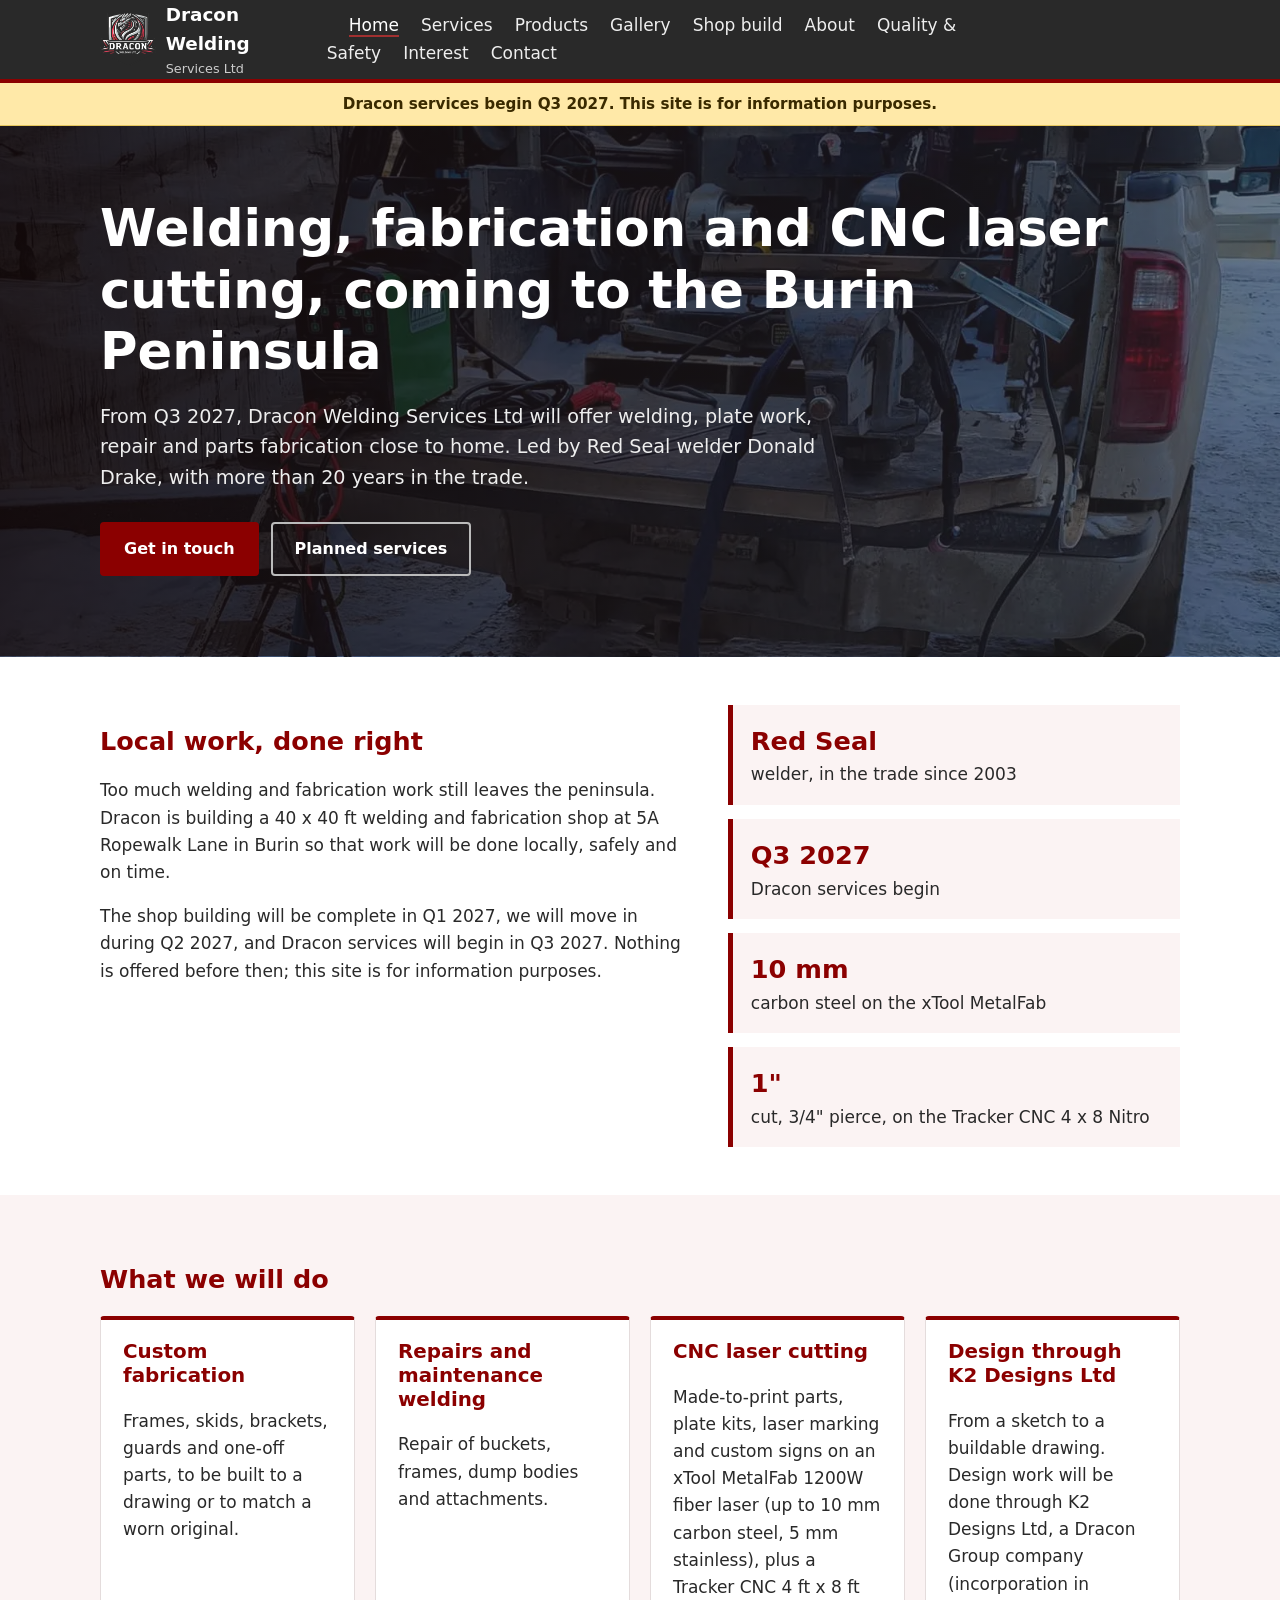
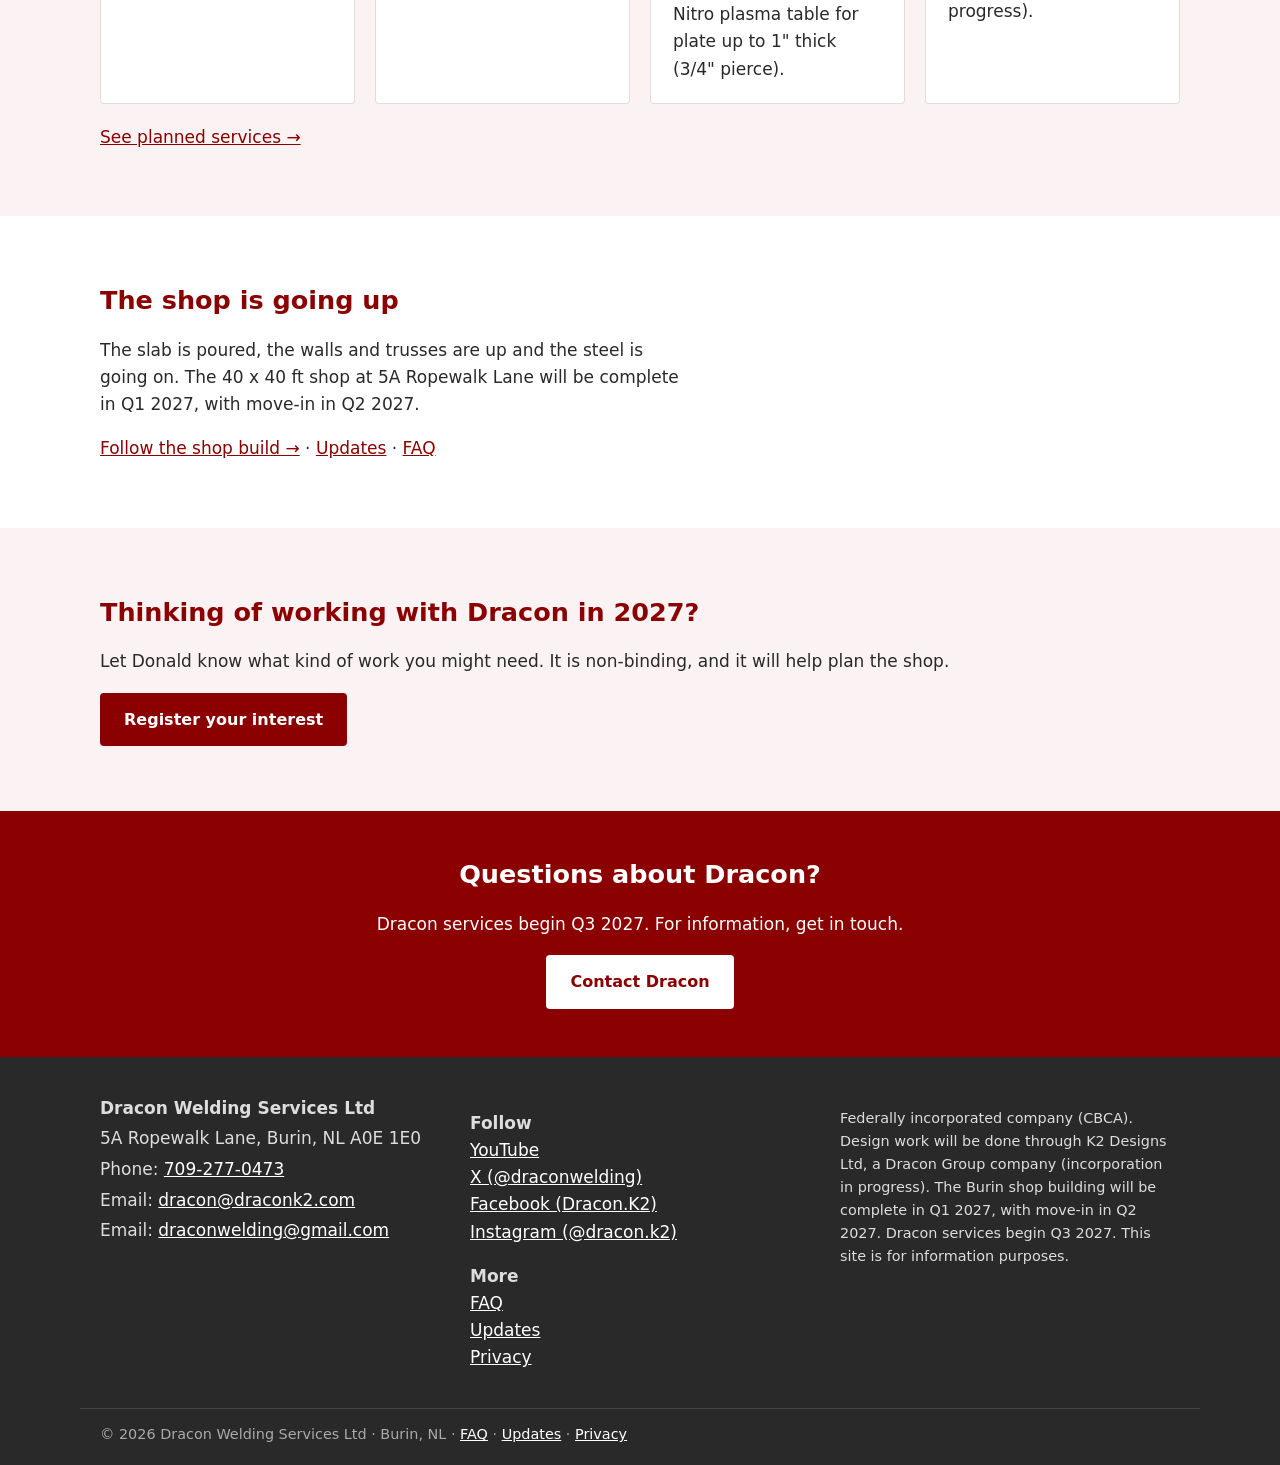
==== commit b26c76d6: "Add Facebook (Dracon.K2) and Instagram (@dracon.k2) links Co-authored-by: draconwelding-del <draconw" ====
--- a/index.html
+++ b/index.html
@@ -2,7 +2,7 @@
 <title>Dracon Welding Services Ltd | Welding, Fabrication and CNC Laser Cutting, Burin NL</title><meta name="description" content="Welding, fabrication, repair and CNC laser cutting coming to the Burin Peninsula, Newfoundland, with services beginning Q3 2027. Red Seal welder with 20+ years of industrial experience."><link rel="canonical" href="https://draconk2.com/">
 <meta property="og:type" content="website"><meta property="og:site_name" content="Dracon Welding Services Ltd"><meta property="og:title" content="Dracon Welding Services Ltd | Welding, Fabrication and CNC Laser Cutting, Burin NL"><meta property="og:description" content="Welding, fabrication, repair and CNC laser cutting coming to the Burin Peninsula, Newfoundland, with services beginning Q3 2027. Red Seal welder with 20+ years of industrial experience."><meta property="og:url" content="https://draconk2.com/"><meta property="og:image" content="https://draconk2.com/assets/og-image.png"><meta property="og:image:width" content="1200"><meta property="og:image:height" content="630"><meta name="twitter:card" content="summary_large_image"><meta name="twitter:title" content="Dracon Welding Services Ltd | Welding, Fabrication and CNC Laser Cutting, Burin NL"><meta name="twitter:description" content="Welding, fabrication, repair and CNC laser cutting coming to the Burin Peninsula, Newfoundland, with services beginning Q3 2027. Red Seal welder with 20+ years of industrial experience."><meta name="twitter:image" content="https://draconk2.com/assets/og-image.png">
 <link rel="icon" href="favicon.ico" sizes="any"><link rel="icon" type="image/png" sizes="32x32" href="favicon-32.png"><link rel="apple-touch-icon" href="apple-touch-icon.png"><meta name="theme-color" content="#8b0000">
-<link rel="stylesheet" href="assets/style.css"><script type="application/ld+json">{"@context": "https://schema.org", "@type": "LocalBusiness", "name": "Dracon Welding Services Ltd", "url": "https://draconk2.com/", "logo": "https://draconk2.com/assets/dracon-logo.png", "image": "https://draconk2.com/assets/og-image.png", "telephone": "+1-709-277-0473", "email": "dracon@draconk2.com", "address": {"@type": "PostalAddress", "streetAddress": "5A Ropewalk Lane", "addressLocality": "Burin", "addressRegion": "NL", "postalCode": "A0E 1E0", "addressCountry": "CA"}, "founder": {"@type": "Person", "name": "Donald Drake"}, "sameAs": ["https://www.youtube.com/@draconwelding", "https://x.com/draconwelding"]}</script></head><body>
+<link rel="stylesheet" href="assets/style.css"><script type="application/ld+json">{"@context": "https://schema.org", "@type": "LocalBusiness", "name": "Dracon Welding Services Ltd", "url": "https://draconk2.com/", "logo": "https://draconk2.com/assets/dracon-logo.png", "image": "https://draconk2.com/assets/og-image.png", "telephone": "+1-709-277-0473", "email": "dracon@draconk2.com", "address": {"@type": "PostalAddress", "streetAddress": "5A Ropewalk Lane", "addressLocality": "Burin", "addressRegion": "NL", "postalCode": "A0E 1E0", "addressCountry": "CA"}, "founder": {"@type": "Person", "name": "Donald Drake"}, "sameAs": ["https://www.youtube.com/@draconwelding", "https://x.com/draconwelding", "https://www.facebook.com/profile.php?id=61595989337278", "https://www.instagram.com/dracon.k2/"]}</script></head><body>
 <a class="skip" href="#main">Skip to content</a>
 <header class="site"><div class="wrap hdr"><a class="brand" href="index.html"><img src="assets/dracon-logo.png" alt="Dracon Welding Services logo" width="56" height="53"><span>Dracon Welding<small>Services Ltd</small></span></a>
 <button class="menu" aria-expanded="false" aria-controls="nav">Menu</button><nav id="nav"><a href="index.html" aria-current="page">Home</a><a href="services.html">Services</a><a href="products.html">Products</a><a href="gallery.html">Gallery</a><a href="shop.html">Shop build</a><a href="about.html">About</a><a href="quality-safety.html">Quality &amp; Safety</a><a href="interest.html">Interest</a><a href="contact.html">Contact</a></nav></div></header>
@@ -14,7 +14,7 @@
 5A Ropewalk Lane, Burin, NL A0E 1E0<br>
 Phone: <a href="tel:+17092770473">709-277-0473</a><br>
 Email: <a href="mailto:dracon@draconk2.com">dracon@draconk2.com</a><br>
-Email: <a href="mailto:draconwelding@gmail.com">draconwelding@gmail.com</a></address></div><div><p><strong>Follow</strong><br><a href="https://www.youtube.com/@draconwelding" rel="noopener">YouTube</a><br><a href="https://x.com/draconwelding" rel="noopener">X (@draconwelding)</a></p><p><strong>More</strong><br><a href="faq.html">FAQ</a><br><a href="updates.html">Updates</a><br><a href="privacy.html">Privacy</a></p></div>
+Email: <a href="mailto:draconwelding@gmail.com">draconwelding@gmail.com</a></address></div><div><p><strong>Follow</strong><br><a href="https://www.youtube.com/@draconwelding" rel="noopener">YouTube</a><br><a href="https://x.com/draconwelding" rel="noopener">X (@draconwelding)</a><br><a href="https://www.facebook.com/profile.php?id=61595989337278" rel="noopener">Facebook (Dracon.K2)</a><br><a href="https://www.instagram.com/dracon.k2/" rel="noopener">Instagram (@dracon.k2)</a></p><p><strong>More</strong><br><a href="faq.html">FAQ</a><br><a href="updates.html">Updates</a><br><a href="privacy.html">Privacy</a></p></div>
 <div><p class="small">Federally incorporated company (CBCA). Design work will be done through K2 Designs Ltd, a Dracon Group company (incorporation in progress). The Burin shop building will be complete in Q1 2027, with move-in in Q2 2027. Dracon services begin Q3 2027. This site is for information purposes.</p></div></div>
 <div class="wrap small copy">&copy; 2026 Dracon Welding Services Ltd &middot; Burin, NL &middot; <a href="faq.html">FAQ</a> &middot; <a href="updates.html">Updates</a> &middot; <a href="privacy.html">Privacy</a></div></footer>
 <script>const b=document.querySelector('.menu'),n=document.getElementById('nav');b.onclick=()=>{const o=n.classList.toggle('open');b.setAttribute('aria-expanded',o)};</script>
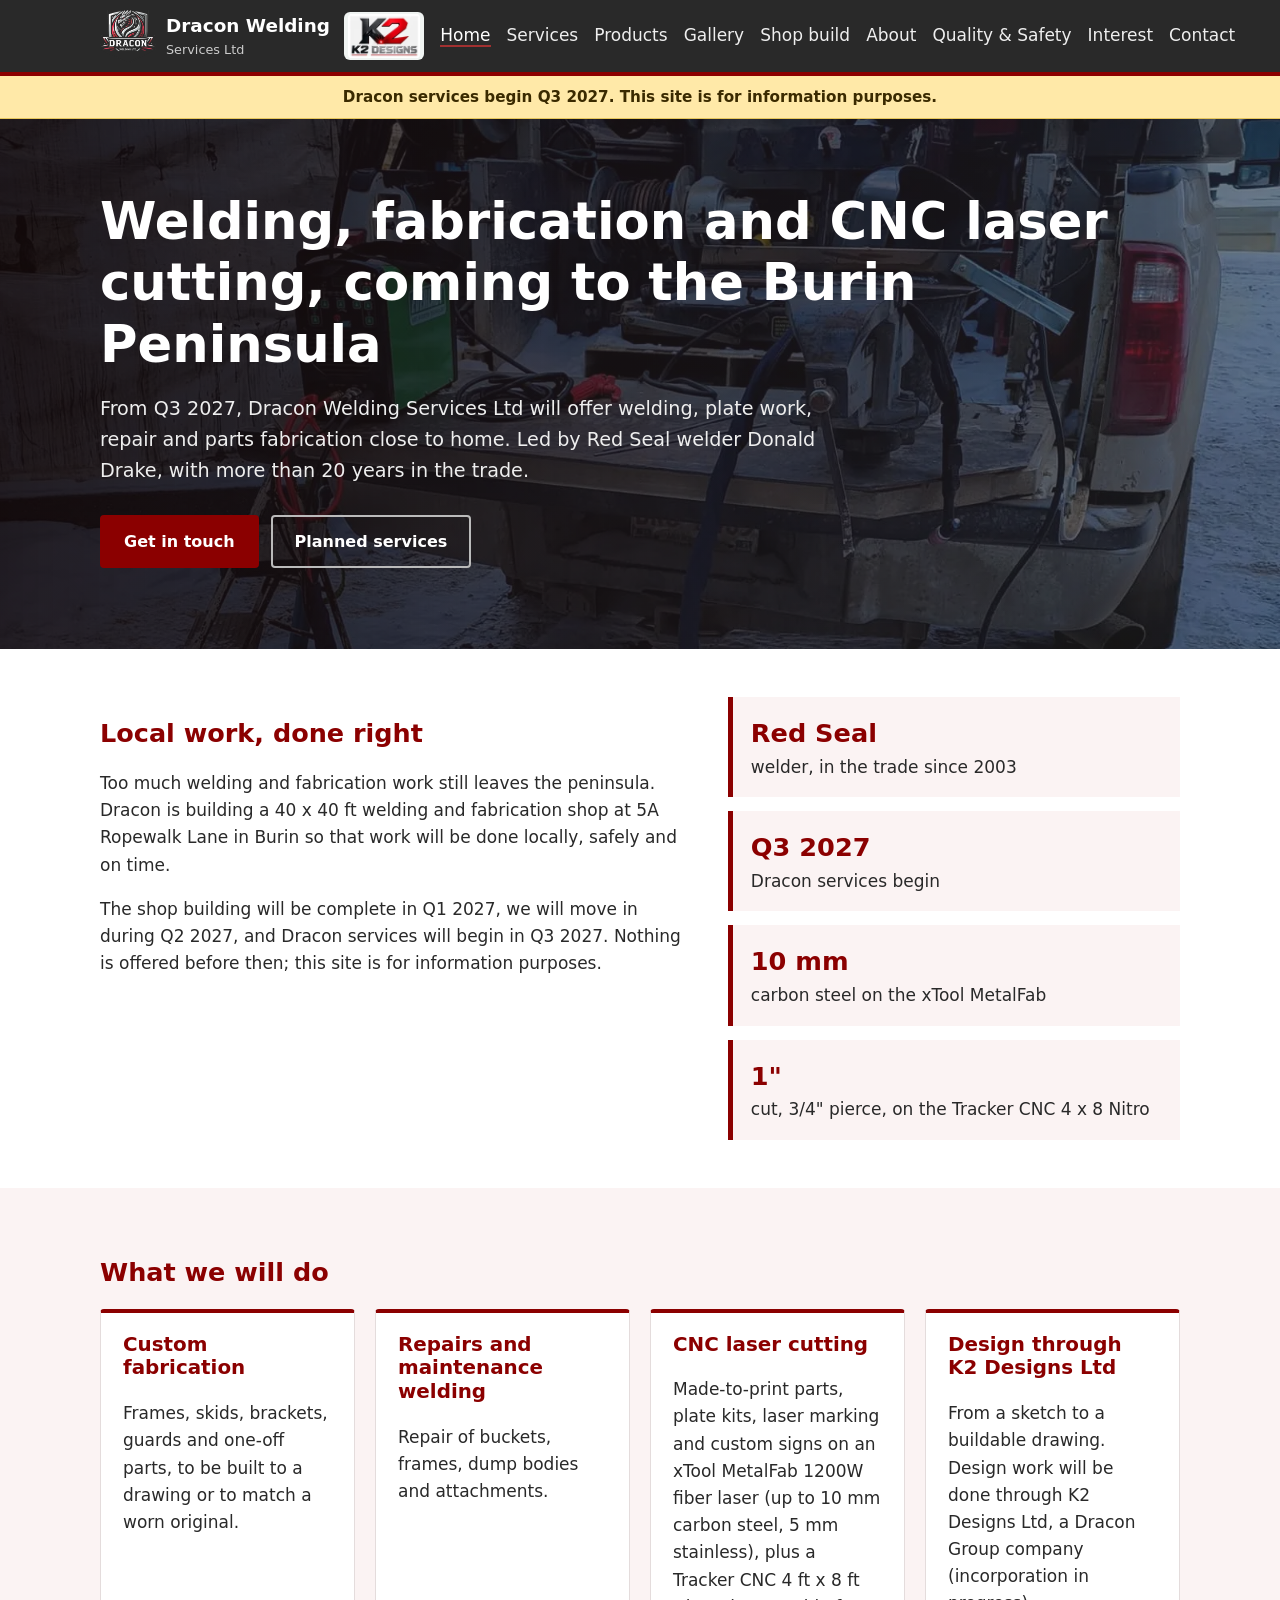
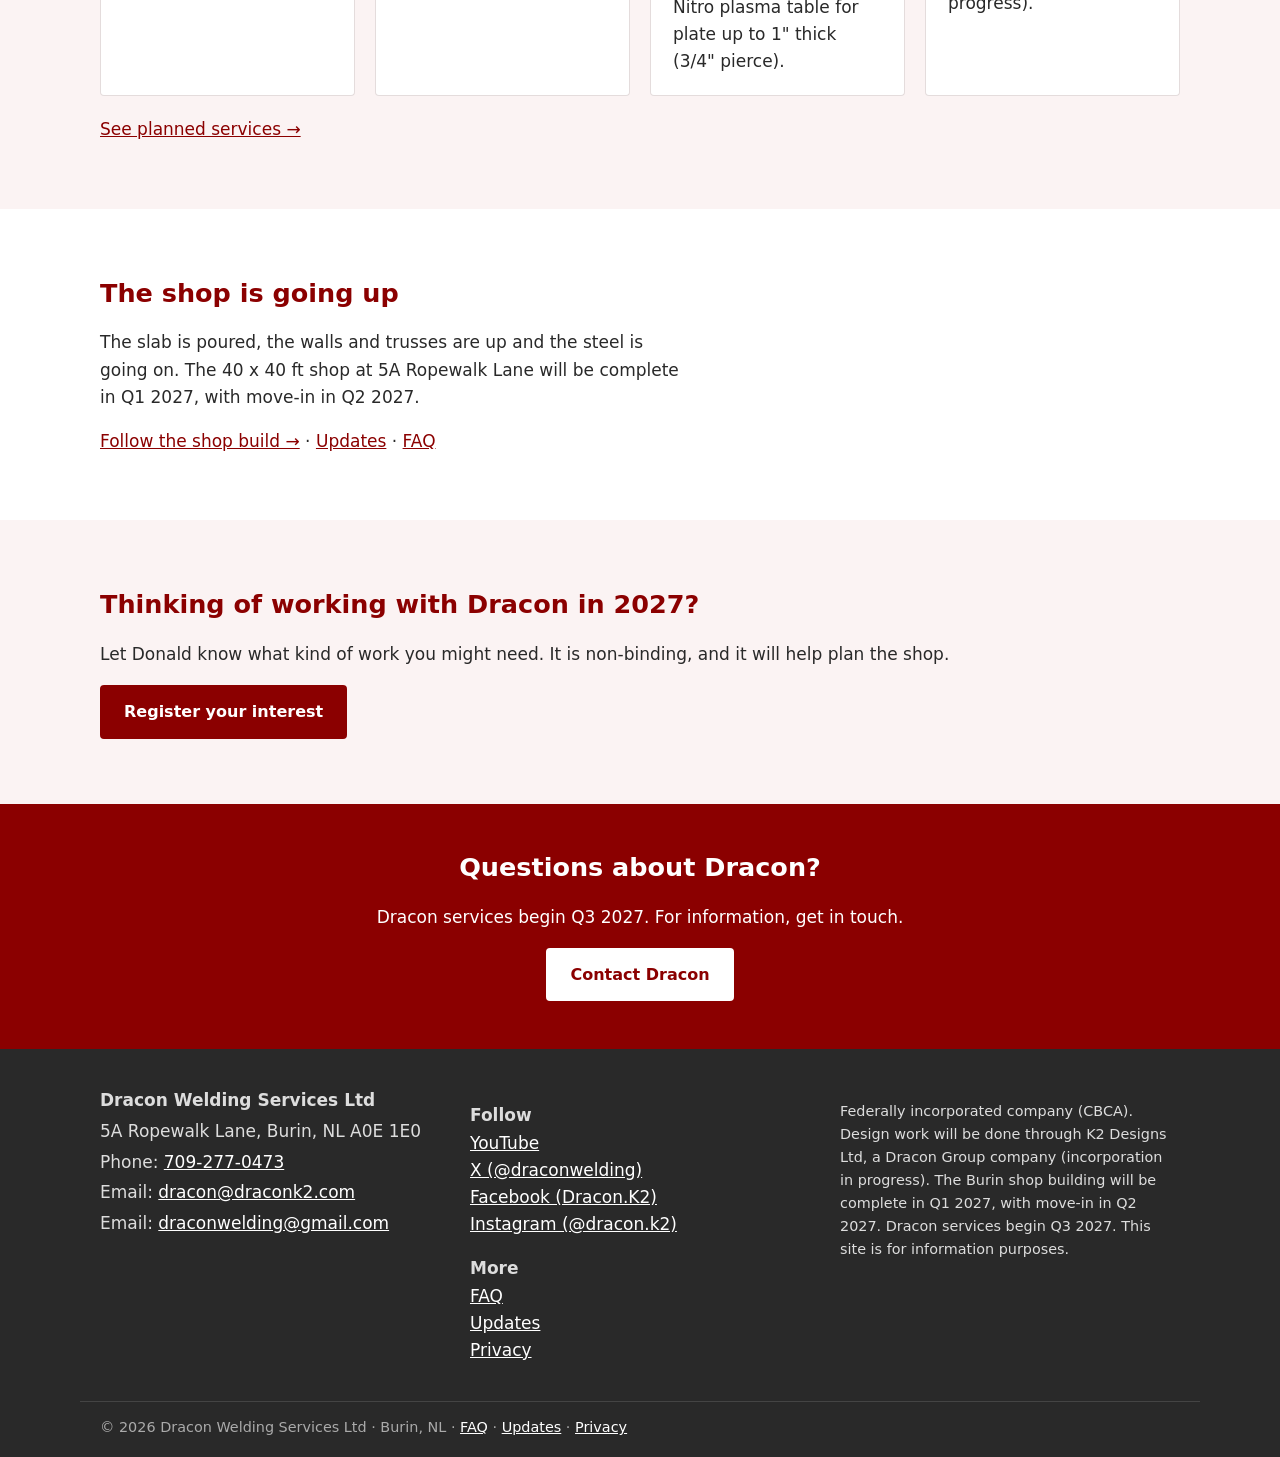
==== commit 44a0a0e9: "Add K2 Designs logo to site header; fix nav wrapping on mid-size screens Co-authored-by: draconweldi" ====
--- a/index.html
+++ b/index.html
@@ -4,7 +4,7 @@
 <link rel="icon" href="favicon.ico" sizes="any"><link rel="icon" type="image/png" sizes="32x32" href="favicon-32.png"><link rel="apple-touch-icon" href="apple-touch-icon.png"><meta name="theme-color" content="#8b0000">
 <link rel="stylesheet" href="assets/style.css"><script type="application/ld+json">{"@context": "https://schema.org", "@type": "LocalBusiness", "name": "Dracon Welding Services Ltd", "url": "https://draconk2.com/", "logo": "https://draconk2.com/assets/dracon-logo.png", "image": "https://draconk2.com/assets/og-image.png", "telephone": "+1-709-277-0473", "email": "dracon@draconk2.com", "address": {"@type": "PostalAddress", "streetAddress": "5A Ropewalk Lane", "addressLocality": "Burin", "addressRegion": "NL", "postalCode": "A0E 1E0", "addressCountry": "CA"}, "founder": {"@type": "Person", "name": "Donald Drake"}, "sameAs": ["https://www.youtube.com/@draconwelding", "https://x.com/draconwelding", "https://www.facebook.com/profile.php?id=61595989337278", "https://www.instagram.com/dracon.k2/"]}</script></head><body>
 <a class="skip" href="#main">Skip to content</a>
-<header class="site"><div class="wrap hdr"><a class="brand" href="index.html"><img src="assets/dracon-logo.png" alt="Dracon Welding Services logo" width="56" height="53"><span>Dracon Welding<small>Services Ltd</small></span></a>
+<header class="site"><div class="wrap hdr"><a class="brand" href="index.html"><img src="assets/dracon-logo.png" alt="Dracon Welding Services logo" width="56" height="53"><span>Dracon Welding<small>Services Ltd</small></span></a><a class="k2" href="products.html" title="K2 Designs, a Dracon Group company"><img src="assets/k2-logo.webp" alt="K2 Designs logo" width="79" height="48"></a>
 <button class="menu" aria-expanded="false" aria-controls="nav">Menu</button><nav id="nav"><a href="index.html" aria-current="page">Home</a><a href="services.html">Services</a><a href="products.html">Products</a><a href="gallery.html">Gallery</a><a href="shop.html">Shop build</a><a href="about.html">About</a><a href="quality-safety.html">Quality &amp; Safety</a><a href="interest.html">Interest</a><a href="contact.html">Contact</a></nav></div></header>
 <main id="main"><div class="notice"><div class="wrap">Dracon services begin Q3 2027. This site is for information purposes.</div></div><section class="hero photo" style="background-image:linear-gradient(90deg,rgba(20,10,10,.88),rgba(41,41,41,.55)),url(assets/img/hero-home.webp)"><div class="wrap"><h1>Welding, fabrication and CNC laser cutting, coming to the Burin Peninsula</h1><p class="lead">From Q3 2027, Dracon Welding Services Ltd will offer welding, plate work, repair and parts fabrication close to home. Led by Red Seal welder Donald Drake, with more than 20 years in the trade.</p><p class="btns"><a class="btn" href="contact.html">Get in touch</a><a class="btn ghost" href="services.html">Planned services</a></p></div></section><section class="wrap split"><div><h2>Local work, done right</h2><p>Too much welding and fabrication work still leaves the peninsula. Dracon is building a 40 x 40 ft welding and fabrication shop at 5A Ropewalk Lane in Burin so that work will be done locally, safely and on time.</p>
 <p>The shop building will be complete in Q1 2027, we will move in during Q2 2027, and Dracon services will begin in Q3 2027. Nothing is offered before then; this site is for information purposes.</p></div>
@@ -18,4 +18,5 @@
 <div><p class="small">Federally incorporated company (CBCA). Design work will be done through K2 Designs Ltd, a Dracon Group company (incorporation in progress). The Burin shop building will be complete in Q1 2027, with move-in in Q2 2027. Dracon services begin Q3 2027. This site is for information purposes.</p></div></div>
 <div class="wrap small copy">&copy; 2026 Dracon Welding Services Ltd &middot; Burin, NL &middot; <a href="faq.html">FAQ</a> &middot; <a href="updates.html">Updates</a> &middot; <a href="privacy.html">Privacy</a></div></footer>
 <script>const b=document.querySelector('.menu'),n=document.getElementById('nav');b.onclick=()=>{const o=n.classList.toggle('open');b.setAttribute('aria-expanded',o)};</script>
+<!-- Cloudflare Web Analytics --><script type='module' src='https://static.cloudflareinsights.com/beacon.min.js' data-cf-beacon='{"token": "26a3435d67ae4c31940ba5db5e895312"}'></script><!-- End Cloudflare Web Analytics -->
 </body></html>
--- a/assets/style.css
+++ b/assets/style.css
@@ -44,3 +44,6 @@
 .cards.prod .d{font-size:.95rem}.models{padding-left:1.1rem;margin:.6rem 0 0}.models li{margin:.15rem 0}
 .inds{display:inline-block;background:#8b0000;color:#fff;font-size:.75rem;font-weight:600;letter-spacing:.05em;text-transform:uppercase;padding:.2rem .55rem;border-radius:4px;margin:0 0 .8rem}
 .catbtn{margin:10px 0 0}.catbtn .btn{padding:8px 14px;font-size:.92rem}
+
+.hdr .k2{margin-left:14px;margin-right:auto;display:flex;align-items:center}.hdr .k2 img{height:48px;width:auto;background:#f0f4f2;border-radius:6px;padding:2px 4px}@media(max-width:820px){.hdr .k2 img{height:38px}}
+.brand span{white-space:nowrap}nav a{white-space:nowrap;margin-left:16px}@media(max-width:1180px){.menu{display:block}nav{display:none;position:absolute;top:76px;left:0;right:0;background:var(--ink);padding:10px 20px}nav.open{display:block}nav a{display:block;margin:0;padding:10px 0}}
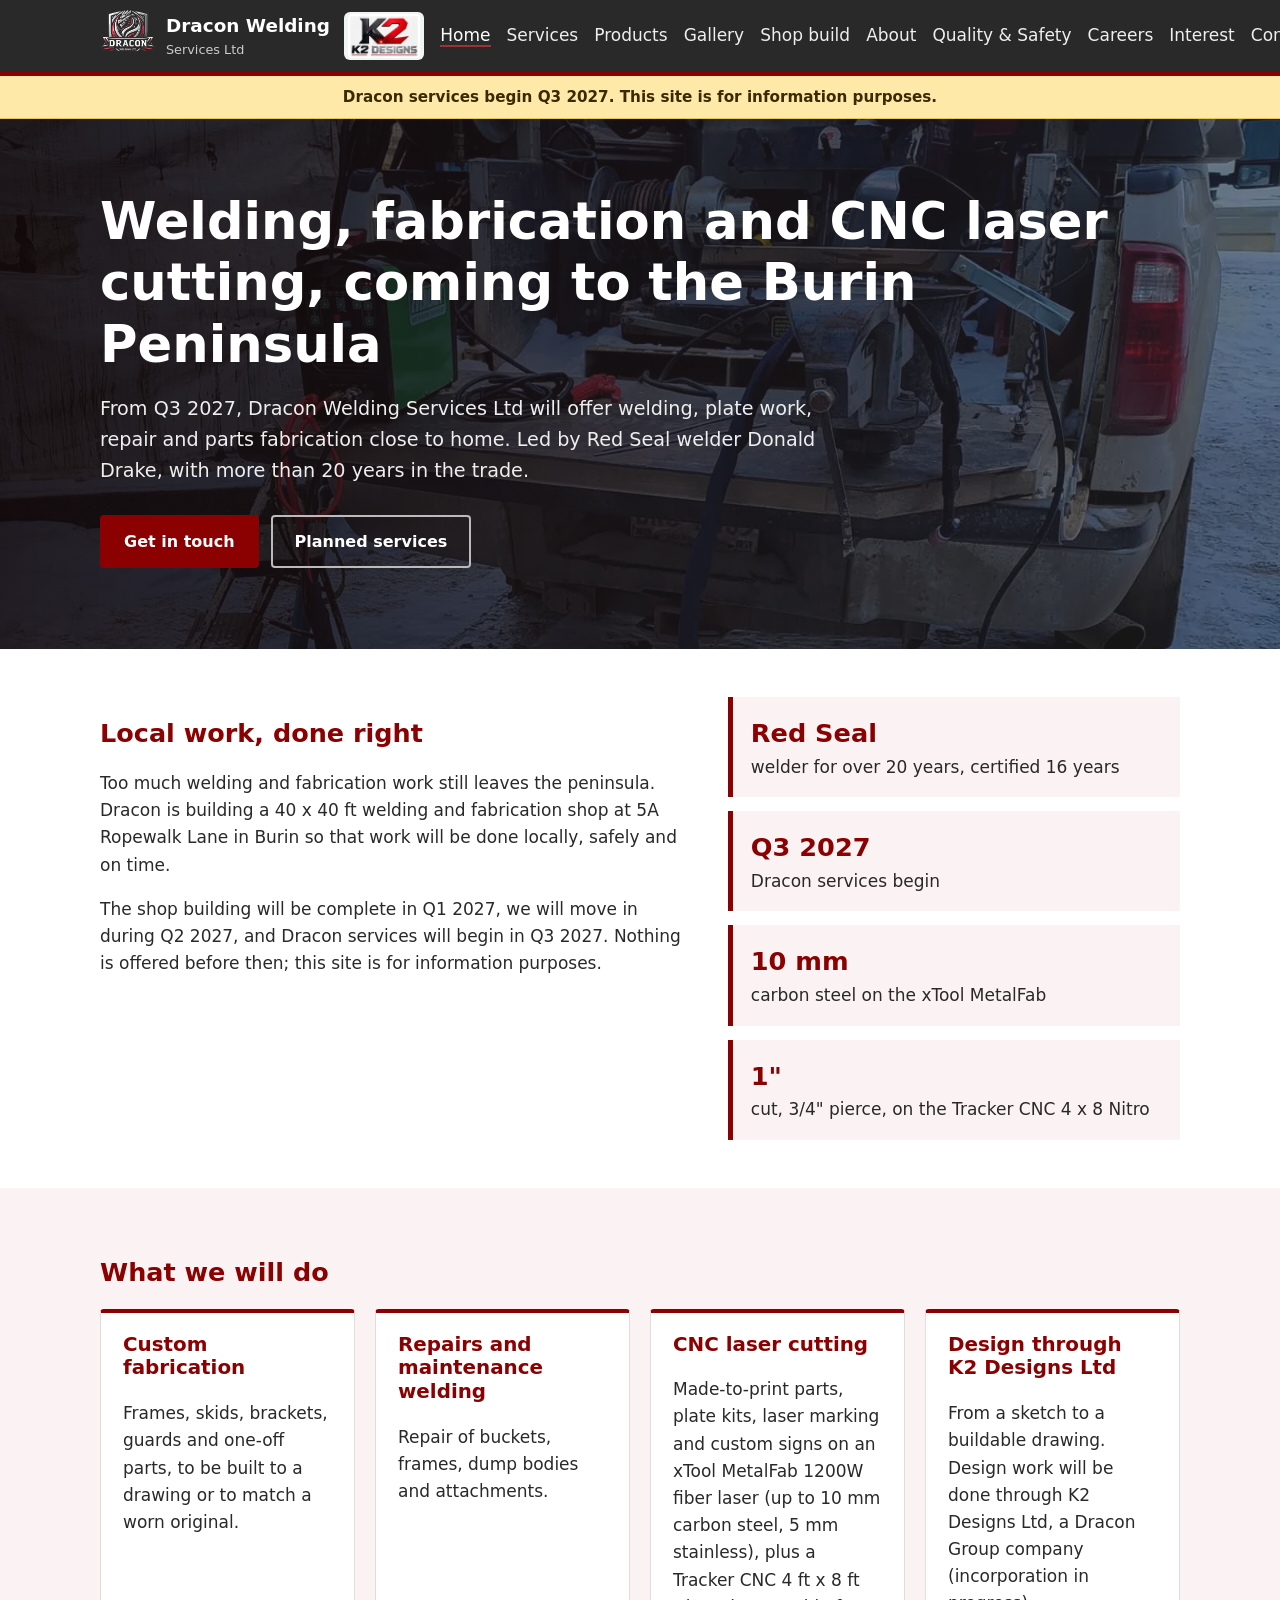
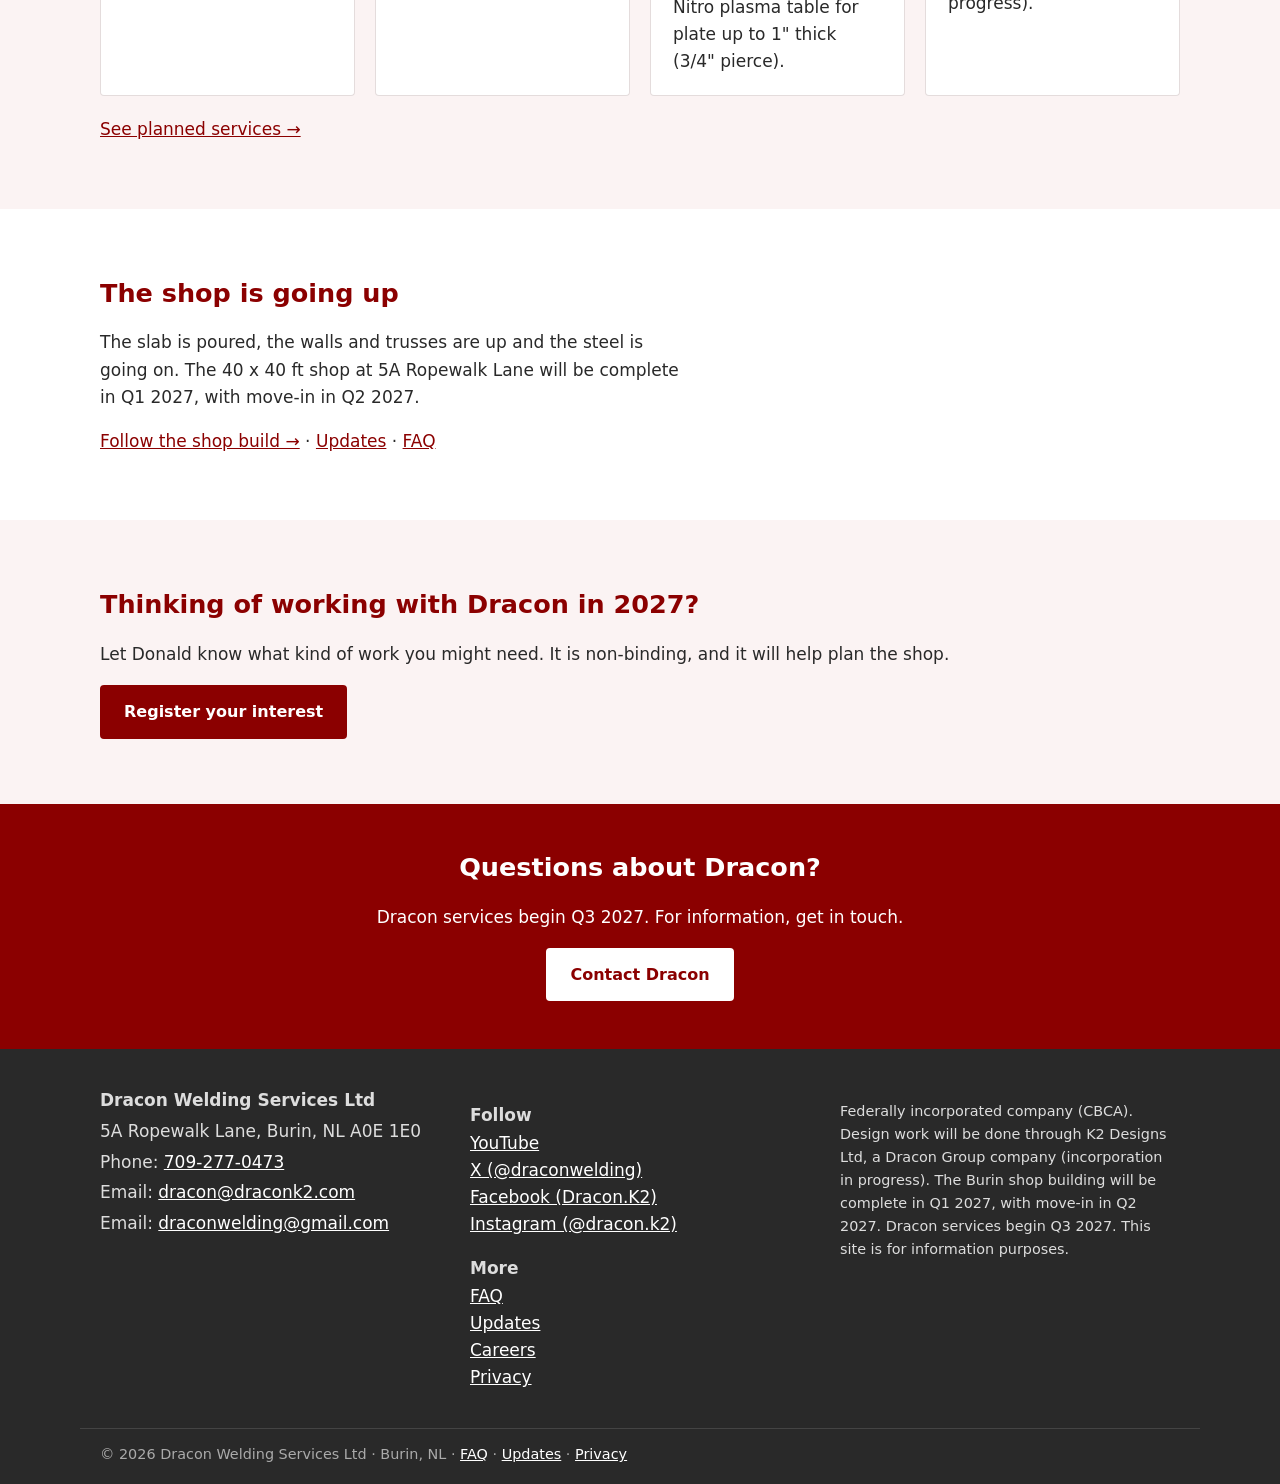
==== commit 8022f82c: "Add Careers page and update About wording. Publish the prebuilt static pages, including a new Career" ====
--- a/index.html
+++ b/index.html
@@ -5,16 +5,16 @@
 <link rel="stylesheet" href="assets/style.css"><script type="application/ld+json">{"@context": "https://schema.org", "@type": "LocalBusiness", "name": "Dracon Welding Services Ltd", "url": "https://draconk2.com/", "logo": "https://draconk2.com/assets/dracon-logo.png", "image": "https://draconk2.com/assets/og-image.png", "telephone": "+1-709-277-0473", "email": "dracon@draconk2.com", "address": {"@type": "PostalAddress", "streetAddress": "5A Ropewalk Lane", "addressLocality": "Burin", "addressRegion": "NL", "postalCode": "A0E 1E0", "addressCountry": "CA"}, "founder": {"@type": "Person", "name": "Donald Drake"}, "sameAs": ["https://www.youtube.com/@draconwelding", "https://x.com/draconwelding", "https://www.facebook.com/profile.php?id=61595989337278", "https://www.instagram.com/dracon.k2/"]}</script></head><body>
 <a class="skip" href="#main">Skip to content</a>
 <header class="site"><div class="wrap hdr"><a class="brand" href="index.html"><img src="assets/dracon-logo.png" alt="Dracon Welding Services logo" width="56" height="53"><span>Dracon Welding<small>Services Ltd</small></span></a><a class="k2" href="products.html" title="K2 Designs, a Dracon Group company"><img src="assets/k2-logo.webp" alt="K2 Designs logo" width="79" height="48"></a>
-<button class="menu" aria-expanded="false" aria-controls="nav">Menu</button><nav id="nav"><a href="index.html" aria-current="page">Home</a><a href="services.html">Services</a><a href="products.html">Products</a><a href="gallery.html">Gallery</a><a href="shop.html">Shop build</a><a href="about.html">About</a><a href="quality-safety.html">Quality &amp; Safety</a><a href="interest.html">Interest</a><a href="contact.html">Contact</a></nav></div></header>
+<button class="menu" aria-expanded="false" aria-controls="nav">Menu</button><nav id="nav"><a href="index.html" aria-current="page">Home</a><a href="services.html">Services</a><a href="products.html">Products</a><a href="gallery.html">Gallery</a><a href="shop.html">Shop build</a><a href="about.html">About</a><a href="quality-safety.html">Quality &amp; Safety</a><a href="careers.html">Careers</a><a href="interest.html">Interest</a><a href="contact.html">Contact</a></nav></div></header>
 <main id="main"><div class="notice"><div class="wrap">Dracon services begin Q3 2027. This site is for information purposes.</div></div><section class="hero photo" style="background-image:linear-gradient(90deg,rgba(20,10,10,.88),rgba(41,41,41,.55)),url(assets/img/hero-home.webp)"><div class="wrap"><h1>Welding, fabrication and CNC laser cutting, coming to the Burin Peninsula</h1><p class="lead">From Q3 2027, Dracon Welding Services Ltd will offer welding, plate work, repair and parts fabrication close to home. Led by Red Seal welder Donald Drake, with more than 20 years in the trade.</p><p class="btns"><a class="btn" href="contact.html">Get in touch</a><a class="btn ghost" href="services.html">Planned services</a></p></div></section><section class="wrap split"><div><h2>Local work, done right</h2><p>Too much welding and fabrication work still leaves the peninsula. Dracon is building a 40 x 40 ft welding and fabrication shop at 5A Ropewalk Lane in Burin so that work will be done locally, safely and on time.</p>
 <p>The shop building will be complete in Q1 2027, we will move in during Q2 2027, and Dracon services will begin in Q3 2027. Nothing is offered before then; this site is for information purposes.</p></div>
-<div class="facts"><div><b>Red Seal</b><span>welder, in the trade since 2003</span></div><div><b>Q3 2027</b><span>Dracon services begin</span></div><div><b>10 mm</b><span>carbon steel on the xTool MetalFab</span></div><div><b>1"</b><span>cut, 3/4" pierce, on the Tracker CNC 4 x 8 Nitro</span></div></div></section>
+<div class="facts"><div><b>Red Seal</b><span>welder for over 20 years, certified 16 years</span></div><div><b>Q3 2027</b><span>Dracon services begin</span></div><div><b>10 mm</b><span>carbon steel on the xTool MetalFab</span></div><div><b>1"</b><span>cut, 3/4" pierce, on the Tracker CNC 4 x 8 Nitro</span></div></div></section>
 <section class="band"><div class="wrap"><h2>What we will do</h2><div class="cards"><article class="card"><h3>Custom fabrication</h3><div class="d">Frames, skids, brackets, guards and one-off parts, to be built to a drawing or to match a worn original.</div></article><article class="card"><h3>Repairs and maintenance welding</h3><div class="d">Repair of buckets, frames, dump bodies and attachments.</div></article><article class="card"><h3>CNC laser cutting</h3><div class="d">Made-to-print parts, plate kits, laser marking and custom signs on an xTool MetalFab 1200W fiber laser (up to 10 mm carbon steel, 5 mm stainless), plus a Tracker CNC 4 ft x 8 ft Nitro plasma table for plate up to 1&quot; thick (3/4&quot; pierce).</div></article><article class="card"><h3>Design through K2 Designs Ltd</h3><div class="d">From a sketch to a buildable drawing. Design work will be done through K2 Designs Ltd, a Dracon Group company (incorporation in progress).</div></article></div><p><a href="services.html">See planned services &rarr;</a></p></div></section><section class="wrap split"><div><h2>The shop is going up</h2><p>The slab is poured, the walls and trusses are up and the steel is going on. The 40 x 40 ft shop at 5A Ropewalk Lane will be complete in Q1 2027, with move-in in Q2 2027.</p><p><a href="shop.html">Follow the shop build &rarr;</a> &middot; <a href="updates.html">Updates</a> &middot; <a href="faq.html">FAQ</a></p></div></section><section class="band"><div class="wrap"><h2>Thinking of working with Dracon in 2027?</h2><p>Let Donald know what kind of work you might need. It is non-binding, and it will help plan the shop.</p><p><a class="btn" href="interest.html">Register your interest</a></p></div></section><section class="cta"><div class="wrap"><h2>Questions about Dracon?</h2><p>Dracon services begin Q3 2027. For information, get in touch.</p><a class="btn light" href="contact.html">Contact Dracon</a></div></section></main>
 <footer class="site"><div class="wrap fgrid"><div><address class="cblock"><strong>Dracon Welding Services Ltd</strong><br>
 5A Ropewalk Lane, Burin, NL A0E 1E0<br>
 Phone: <a href="tel:+17092770473">709-277-0473</a><br>
 Email: <a href="mailto:dracon@draconk2.com">dracon@draconk2.com</a><br>
-Email: <a href="mailto:draconwelding@gmail.com">draconwelding@gmail.com</a></address></div><div><p><strong>Follow</strong><br><a href="https://www.youtube.com/@draconwelding" rel="noopener">YouTube</a><br><a href="https://x.com/draconwelding" rel="noopener">X (@draconwelding)</a><br><a href="https://www.facebook.com/profile.php?id=61595989337278" rel="noopener">Facebook (Dracon.K2)</a><br><a href="https://www.instagram.com/dracon.k2/" rel="noopener">Instagram (@dracon.k2)</a></p><p><strong>More</strong><br><a href="faq.html">FAQ</a><br><a href="updates.html">Updates</a><br><a href="privacy.html">Privacy</a></p></div>
+Email: <a href="mailto:draconwelding@gmail.com">draconwelding@gmail.com</a></address></div><div><p><strong>Follow</strong><br><a href="https://www.youtube.com/@draconwelding" rel="noopener">YouTube</a><br><a href="https://x.com/draconwelding" rel="noopener">X (@draconwelding)</a><br><a href="https://www.facebook.com/profile.php?id=61595989337278" rel="noopener">Facebook (Dracon.K2)</a><br><a href="https://www.instagram.com/dracon.k2/" rel="noopener">Instagram (@dracon.k2)</a></p><p><strong>More</strong><br><a href="faq.html">FAQ</a><br><a href="updates.html">Updates</a><br><a href="careers.html">Careers</a><br><a href="privacy.html">Privacy</a></p></div>
 <div><p class="small">Federally incorporated company (CBCA). Design work will be done through K2 Designs Ltd, a Dracon Group company (incorporation in progress). The Burin shop building will be complete in Q1 2027, with move-in in Q2 2027. Dracon services begin Q3 2027. This site is for information purposes.</p></div></div>
 <div class="wrap small copy">&copy; 2026 Dracon Welding Services Ltd &middot; Burin, NL &middot; <a href="faq.html">FAQ</a> &middot; <a href="updates.html">Updates</a> &middot; <a href="privacy.html">Privacy</a></div></footer>
 <script>const b=document.querySelector('.menu'),n=document.getElementById('nav');b.onclick=()=>{const o=n.classList.toggle('open');b.setAttribute('aria-expanded',o)};</script>
